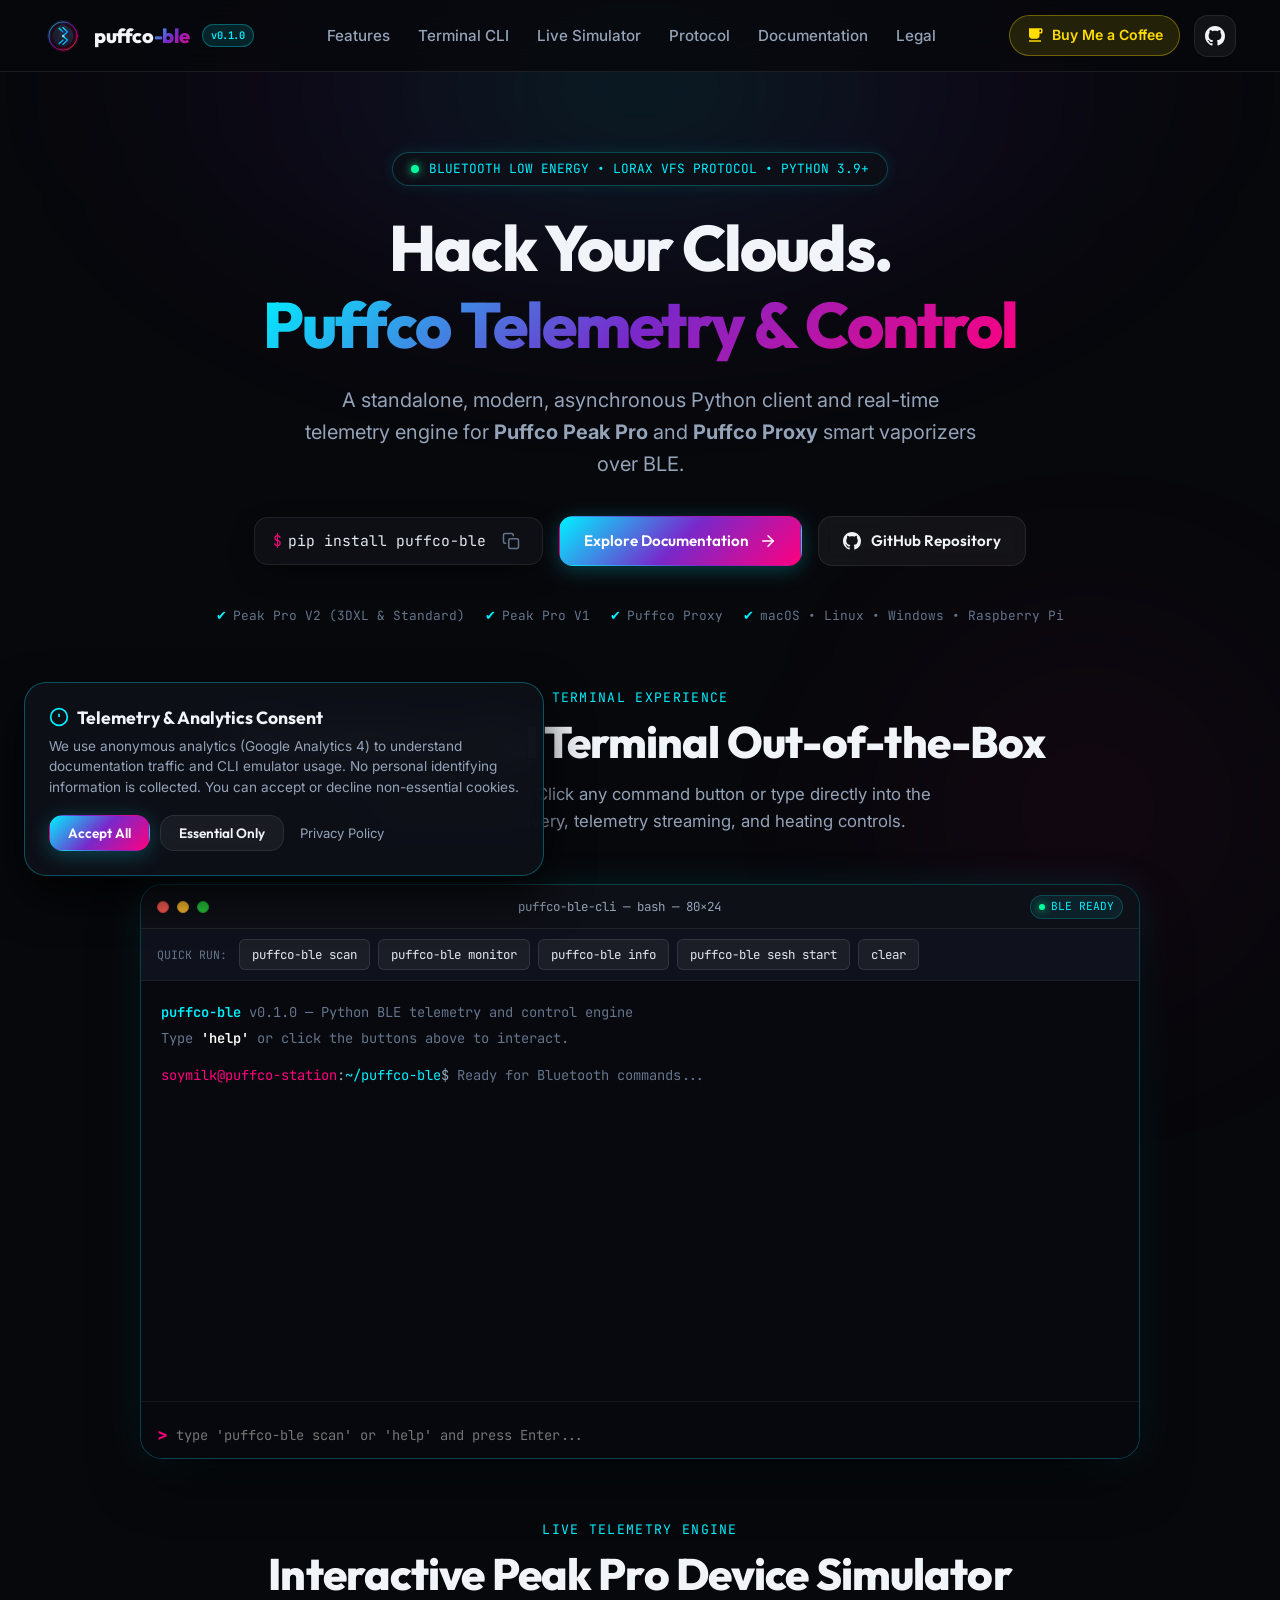
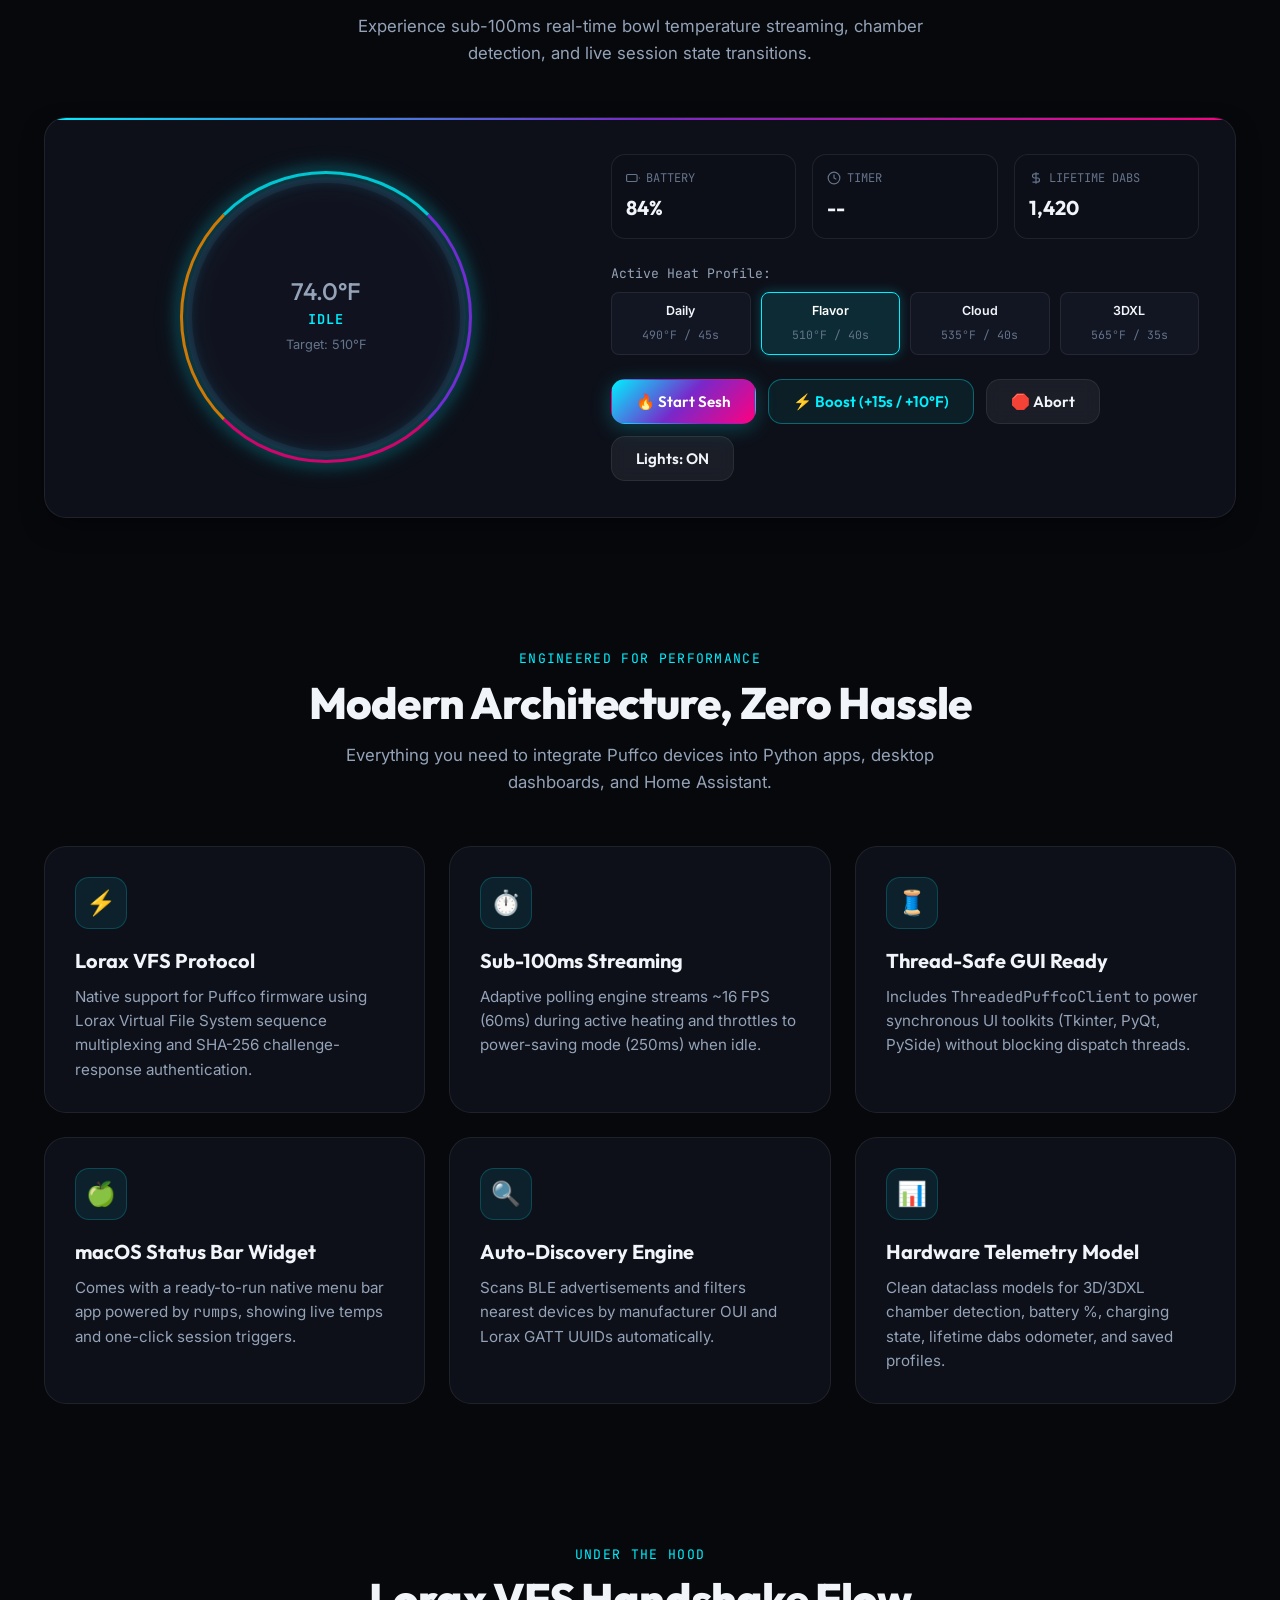
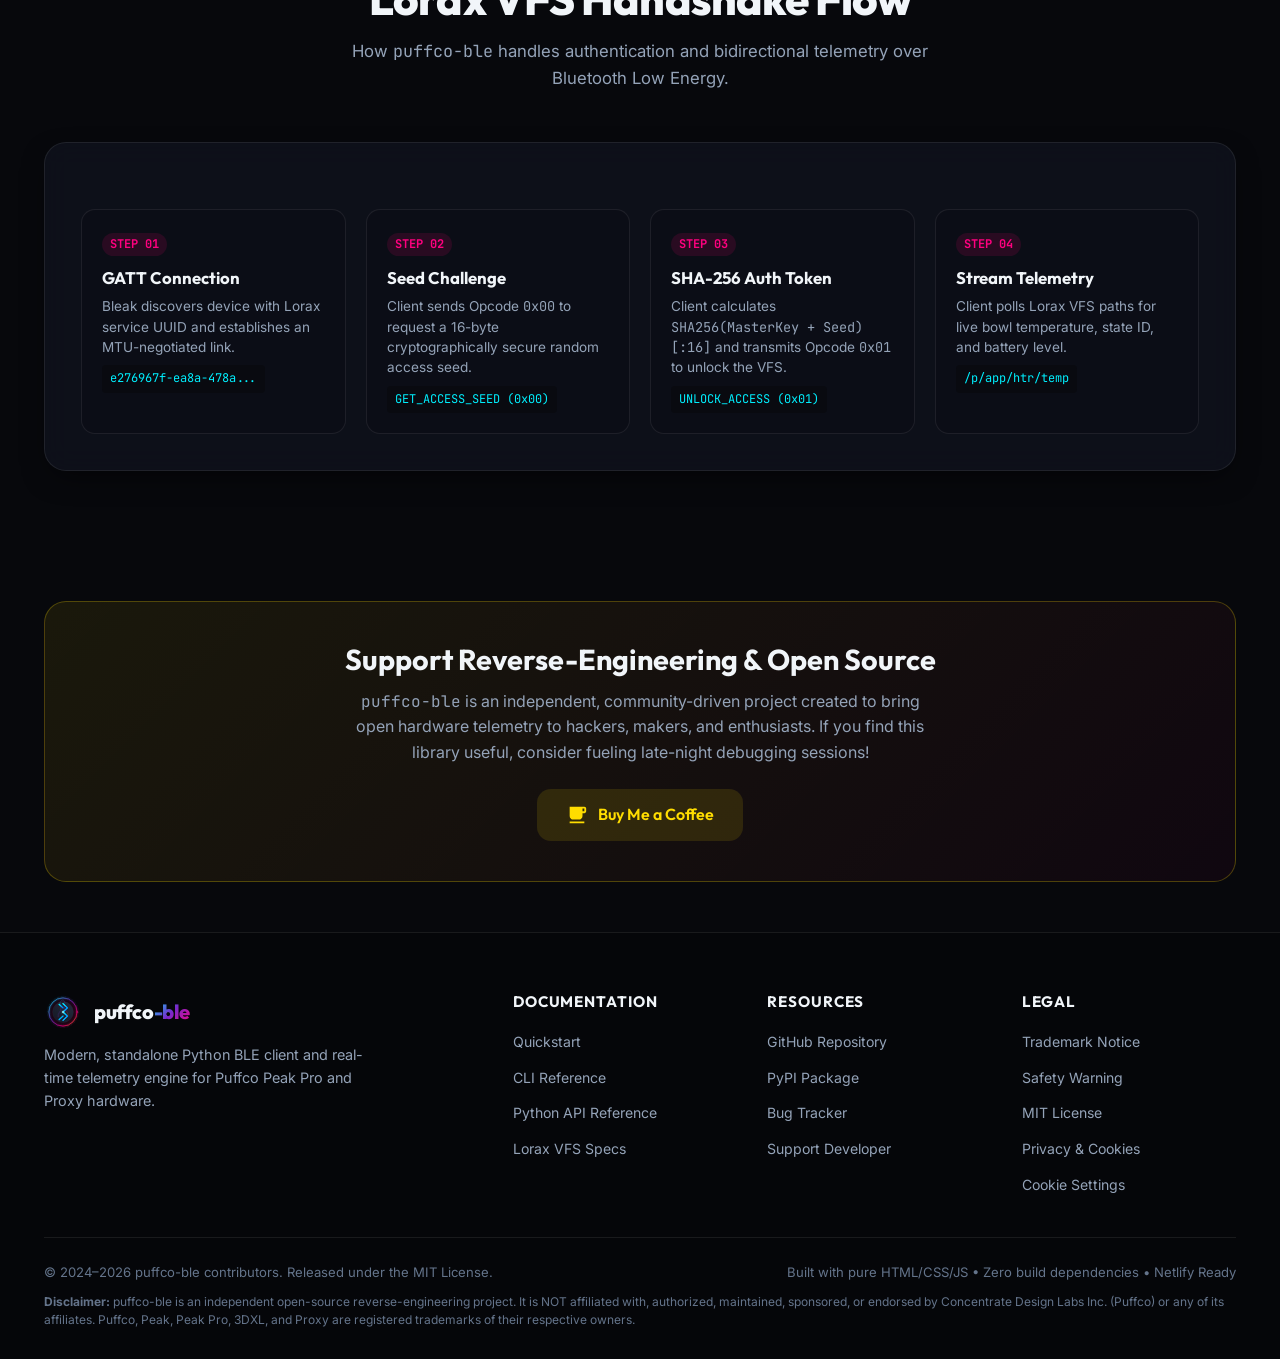
==== site/index.html @ 05cf6557 "feat: add self-contained static site and documentation for Netlify deployment" ====
<!DOCTYPE html>
<html lang="en">
<head>
  <meta charset="UTF-8">
  <meta name="viewport" content="width=device-width, initial-scale=1.0">
  <title>puffco-ble | Modern Python BLE & Telemetry Engine for Puffco Devices</title>
  <meta name="description" content="A standalone, modern, asynchronous Python BLE client and real-time telemetry engine for Puffco Peak Pro and Proxy smart vaporizers.">
  <meta name="keywords" content="puffco, peak pro, proxy, ble, bluetooth low energy, lorax vfs, reverse engineering, python, iot">

  <!-- Open Graph / Social Sharing -->
  <meta property="og:type" content="website">
  <meta property="og:title" content="puffco-ble | Modern Python BLE & Telemetry Engine">
  <meta property="og:description" content="Sub-100ms real-time bowl temperature streaming, full session controls, and Lorax VFS protocol implementation.">
  <meta property="og:image" content="assets/img/logo.svg">

  <!-- Favicon -->
  <link rel="icon" type="image/svg+xml" href="assets/img/favicon.svg">

  <!-- Stylesheets -->
  <link rel="stylesheet" href="assets/css/main.css">
  <link rel="stylesheet" href="assets/css/terminal.css">
</head>
<body>

  <!-- ========================================================================
       SITE HEADER / NAVIGATION
       ======================================================================== -->
  <header class="site-header">
    <div class="container nav-wrap">
      <a href="index.html" class="brand-logo" id="nav-brand">
        <img src="assets/img/logo.svg" alt="puffco-ble logo" width="38" height="38">
        <span>puffco<span class="gradient-text">-ble</span></span>
        <span class="brand-badge">v0.1.0</span>
      </a>

      <ul class="nav-links" id="main-nav-links">
        <li><a href="#features" class="nav-link">Features</a></li>
        <li><a href="#terminal-demo" class="nav-link">Terminal CLI</a></li>
        <li><a href="#simulator-demo" class="nav-link">Live Simulator</a></li>
        <li><a href="#protocol" class="nav-link">Protocol</a></li>
        <li><a href="docs.html" class="nav-link">Documentation</a></li>
        <li><a href="legal.html" class="nav-link">Legal</a></li>
      </ul>

      <div class="nav-actions">
        <!-- Buy Me A Coffee Header Button -->
        <a href="https://buymeacoffee.com/soymilk" target="_blank" rel="noopener noreferrer" class="btn-coffee" id="header-btn-coffee">
          <svg width="18" height="18" viewBox="0 0 24 24" fill="currentColor">
            <path d="M20 3H4v10c0 2.21 1.79 4 4 4h6c2.21 0 4-1.79 4-4v-3h2c1.1 0 2-.9 2-2V5c0-1.1-.9-2-2-2zm0 5h-2V5h2v3zM4 19h16v2H4z"/>
          </svg>
          <span>Buy Me a Coffee</span>
        </a>

        <!-- GitHub Repository Link -->
        <a href="https://github.com/SoyMilkIsOk/puffco-ble" target="_blank" rel="noopener noreferrer" class="btn btn-secondary btn-icon" id="header-btn-github" title="View on GitHub">
          <svg width="20" height="20" viewBox="0 0 24 24" fill="currentColor">
            <path d="M12 0C5.37 0 0 5.37 0 12c0 5.31 3.435 9.795 8.205 11.385.6.105.825-.255.825-.57 0-.285-.015-1.23-.015-2.235-3.015.555-3.795-.735-4.035-1.41-.135-.345-.72-1.41-1.23-1.695-.42-.225-1.02-.78-.015-.795.945-.015 1.62.87 1.845 1.23 1.08 1.815 2.805 1.305 3.495.99.105-.78.42-1.305.765-1.605-2.67-.3-5.46-1.335-5.46-5.925 0-1.305.465-2.385 1.23-3.225-.12-.3-.54-1.53.12-3.18 0 0 1.005-.315 3.3 1.23.96-.27 1.98-.405 3-.405s2.04.135 3 .405c2.295-1.56 3.3-1.23 3.3-1.23.66 1.65.24 2.88.12 3.18.765.84 1.23 1.905 1.23 3.225 0 4.605-2.805 5.625-5.475 5.925.435.375.81 1.095.81 2.22 0 1.605-.015 2.895-.015 3.3 0 .315.225.69.825.57A12.02 12.02 0 0024 12c0-6.63-5.37-12-12-12z"/>
          </svg>
        </a>

        <!-- Mobile Menu Hamburger -->
        <button class="mobile-toggle" aria-label="Toggle navigation menu" aria-expanded="false">
          <svg width="24" height="24" viewBox="0 0 24 24" fill="none" stroke="currentColor" stroke-width="2">
            <line x1="3" y1="12" x2="21" y2="12"></line>
            <line x1="3" y1="6" x2="21" y2="6"></line>
            <line x1="3" y1="18" x2="21" y2="18"></line>
          </svg>
        </button>
      </div>
    </div>
  </header>

  <!-- ========================================================================
       HERO SECTION
       ======================================================================== -->
  <main>
    <section class="hero" id="hero">
      <div class="container">
        <div class="hero-tag">
          <span class="pulse-dot"></span>
          <span>BLUETOOTH LOW ENERGY • LORAX VFS PROTOCOL • PYTHON 3.9+</span>
        </div>

        <h1 class="hero-title">
          Hack Your Clouds.<br>
          <span class="gradient-text">Puffco Telemetry &amp; Control</span>
        </h1>

        <p class="hero-subtitle">
          A standalone, modern, asynchronous Python client and real-time telemetry engine for 
          <strong>Puffco Peak Pro</strong> and <strong>Puffco Proxy</strong> smart vaporizers over BLE.
        </p>

        <!-- Quick Install Snippet -->
        <div class="hero-ctas">
          <div class="install-badge-box">
            <span class="install-cmd"><span class="prompt-symbol">$</span>pip install puffco-ble</span>
            <button class="btn-copy-install" data-copy="pip install puffco-ble" title="Copy pip command">
              <svg width="18" height="18" viewBox="0 0 24 24" fill="none" stroke="currentColor" stroke-width="2" stroke-linecap="round" stroke-linejoin="round">
                <rect x="9" y="9" width="13" height="13" rx="2" ry="2"></rect>
                <path d="M5 15H4a2 2 0 0 1-2-2V4a2 2 0 0 1 2-2h9a2 2 0 0 1 2 2v1"></path>
              </svg>
            </button>
          </div>

          <a href="docs.html" class="btn btn-primary" id="hero-btn-docs">
            <span>Explore Documentation</span>
            <svg width="18" height="18" viewBox="0 0 24 24" fill="none" stroke="currentColor" stroke-width="2" stroke-linecap="round" stroke-linejoin="round">
              <line x1="5" y1="12" x2="19" y2="12"></line>
              <polyline points="12 5 19 12 12 19"></polyline>
            </svg>
          </a>

          <a href="https://github.com/SoyMilkIsOk/puffco-ble" target="_blank" rel="noopener noreferrer" class="btn btn-secondary" id="hero-btn-github-cta">
            <svg width="18" height="18" viewBox="0 0 24 24" fill="currentColor">
              <path d="M12 0C5.37 0 0 5.37 0 12c0 5.31 3.435 9.795 8.205 11.385.6.105.825-.255.825-.57 0-.285-.015-1.23-.015-2.235-3.015.555-3.795-.735-4.035-1.41-.135-.345-.72-1.41-1.23-1.695-.42-.225-1.02-.78-.015-.795.945-.015 1.62.87 1.845 1.23 1.08 1.815 2.805 1.305 3.495.99.105-.78.42-1.305.765-1.605-2.67-.3-5.46-1.335-5.46-5.925 0-1.305.465-2.385 1.23-3.225-.12-.3-.54-1.53.12-3.18 0 0 1.005-.315 3.3 1.23.96-.27 1.98-.405 3-.405s2.04.135 3 .405c2.295-1.56 3.3-1.23 3.3-1.23.66 1.65.24 2.88.12 3.18.765.84 1.23 1.905 1.23 3.225 0 4.605-2.805 5.625-5.475 5.925.435.375.81 1.095.81 2.22 0 1.605-.015 2.895-.015 3.3 0 .315.225.69.825.57A12.02 12.02 0 0024 12c0-6.63-5.37-12-12-12z"/>
            </svg>
            <span>GitHub Repository</span>
          </a>
        </div>

        <!-- Hardware Compatibility Strip -->
        <div class="compat-strip">
          <div class="compat-item">
            <span>✔</span> Peak Pro V2 (3DXL &amp; Standard)
          </div>
          <div class="compat-item">
            <span>✔</span> Peak Pro V1
          </div>
          <div class="compat-item">
            <span>✔</span> Puffco Proxy
          </div>
          <div class="compat-item">
            <span>✔</span> macOS • Linux • Windows • Raspberry Pi
          </div>
        </div>
      </div>
    </section>

    <!-- ========================================================================
         INTERACTIVE CLI TERMINAL EMULATOR
         ======================================================================== -->
    <section class="container" id="terminal-demo">
      <div class="section-title-wrap">
        <span class="section-eyebrow">Terminal Experience</span>
        <h2 class="section-title">Standalone CLI Terminal Out-of-the-Box</h2>
        <p class="section-desc">
          Try the terminal below! Click any command button or type directly into the prompt to test discovery, telemetry streaming, and heating controls.
        </p>
      </div>

      <div class="terminal-wrapper">
        <div class="terminal-window">
          <!-- Terminal Title Bar -->
          <div class="terminal-header">
            <div class="terminal-controls">
              <span class="t-dot t-dot-red"></span>
              <span class="t-dot t-dot-yellow"></span>
              <span class="t-dot t-dot-green"></span>
            </div>
            <div class="terminal-title">
              <span>puffco-ble-cli — bash — 80×24</span>
            </div>
            <div class="terminal-status-badge">
              <span class="pulse-dot" style="width:6px; height:6px;"></span>
              <span>BLE READY</span>
            </div>
          </div>

          <!-- Quick Action Buttons Toolbar -->
          <div class="terminal-toolbar">
            <span class="toolbar-label">Quick Run:</span>
            <button class="btn-terminal-cmd" data-cmd="puffco-ble scan">puffco-ble scan</button>
            <button class="btn-terminal-cmd" data-cmd="puffco-ble monitor">puffco-ble monitor</button>
            <button class="btn-terminal-cmd" data-cmd="puffco-ble info">puffco-ble info</button>
            <button class="btn-terminal-cmd" data-cmd="puffco-ble sesh start">puffco-ble sesh start</button>
            <button class="btn-terminal-cmd" data-cmd="clear">clear</button>
          </div>

          <!-- Terminal Screen Body -->
          <div class="terminal-body" id="terminal-screen">
            <div class="term-line"><span class="term-cyan">puffco-ble</span> <span class="term-dim">v0.1.0 — Python BLE telemetry and control engine</span></div>
            <div class="term-line"><span class="term-dim">Type <span class="term-white">'help'</span> or click the buttons above to interact.</span></div>
            <div class="term-line prompt-line">
              <span class="prompt-host">soymilk@puffco-station</span>:<span class="prompt-path">~/puffco-ble</span>$ <span class="term-dim">Ready for Bluetooth commands...</span>
            </div>
          </div>

          <!-- Interactive Input Line -->
          <div class="terminal-toolbar" style="border-top: 1px solid rgba(255,255,255,0.06); border-bottom: none; background: #07080d;">
            <div class="terminal-input-row" style="width: 100%;">
              <span class="terminal-prompt-label">&gt;</span>
              <input type="text" class="terminal-input" id="terminal-cli-input" placeholder="type 'puffco-ble scan' or 'help' and press Enter..." autocomplete="off" spellcheck="false">
            </div>
          </div>
        </div>
      </div>
    </section>

    <!-- ========================================================================
         INTERACTIVE DEVICE SIMULATOR & TELEMETRY
         ======================================================================== -->
    <section class="container" id="simulator-demo">
      <div class="section-title-wrap">
        <span class="section-eyebrow">Live Telemetry Engine</span>
        <h2 class="section-title">Interactive Peak Pro Device Simulator</h2>
        <p class="section-desc">
          Experience sub-100ms real-time bowl temperature streaming, chamber detection, and live session state transitions.
        </p>
      </div>

      <div class="simulator-card">
        <div class="simulator-grid">
          <!-- Dial Gauge -->
          <div class="dial-container">
            <div class="device-dial" id="device-dial">
              <div class="mood-ring"></div>
              <div class="dial-temp">
                <span id="dial-temp-value">74.0</span>
                <span>°F</span>
              </div>
              <div class="dial-state" id="dial-state-text">IDLE</div>
              <div class="dial-target">Target: <span id="dial-target-value">510°F</span></div>
            </div>
          </div>

          <!-- Controls & Telemetry Data -->
          <div class="telemetry-controls-box">
            <!-- Stat Chips -->
            <div class="telemetry-stat-row">
              <div class="stat-chip">
                <div class="stat-label">
                  <svg width="14" height="14" viewBox="0 0 24 24" fill="none" stroke="currentColor" stroke-width="2"><rect x="1" y="6" width="18" height="12" rx="2"/><path d="M23 13v-2"/></svg>
                  Battery
                </div>
                <div class="stat-value" id="dial-battery-value">84%</div>
              </div>

              <div class="stat-chip">
                <div class="stat-label">
                  <svg width="14" height="14" viewBox="0 0 24 24" fill="none" stroke="currentColor" stroke-width="2"><circle cx="12" cy="12" r="10"/><path d="M12 6v6l4 2"/></svg>
                  Timer
                </div>
                <div class="stat-value" id="dial-time-value">--</div>
              </div>

              <div class="stat-chip">
                <div class="stat-label">
                  <svg width="14" height="14" viewBox="0 0 24 24" fill="none" stroke="currentColor" stroke-width="2"><path d="M12 2v20M17 5H9.5a3.5 3.5 0 0 0 0 7h5a3.5 3.5 0 0 1 0 7H6"/></svg>
                  Lifetime Dabs
                </div>
                <div class="stat-value" id="dial-dabs-value">1,420</div>
              </div>
            </div>

            <!-- Profile Selector -->
            <div class="profiles-selector">
              <span class="profiles-label">Active Heat Profile:</span>
              <div class="profiles-pills">
                <div class="profile-pill" data-slot="0">
                  <span class="profile-name">Daily</span>
                  <span class="profile-temp">490°F / 45s</span>
                </div>
                <div class="profile-pill active" data-slot="1">
                  <span class="profile-name">Flavor</span>
                  <span class="profile-temp">510°F / 40s</span>
                </div>
                <div class="profile-pill" data-slot="2">
                  <span class="profile-name">Cloud</span>
                  <span class="profile-temp">535°F / 40s</span>
                </div>
                <div class="profile-pill" data-slot="3">
                  <span class="profile-name">3DXL</span>
                  <span class="profile-temp">565°F / 35s</span>
                </div>
              </div>
            </div>

            <!-- Action Buttons -->
            <div class="action-buttons-wrap">
              <button class="btn btn-primary" id="sim-btn-start">
                <span>🔥 Start Sesh</span>
              </button>

              <button class="btn btn-outline-cyan" id="sim-btn-boost" disabled>
                <span>⚡ Boost (+15s / +10°F)</span>
              </button>

              <button class="btn btn-secondary" id="sim-btn-stop">
                <span>🛑 Abort</span>
              </button>

              <button class="btn btn-secondary" id="sim-btn-stealth">
                <span>Lights: ON</span>
              </button>
            </div>
          </div>
        </div>
      </div>
    </section>

    <!-- ========================================================================
         KEY FEATURES GRID
         ======================================================================== -->
    <section class="features-section" id="features">
      <div class="container">
        <div class="section-title-wrap">
          <span class="section-eyebrow">Engineered for Performance</span>
          <h2 class="section-title">Modern Architecture, Zero Hassle</h2>
          <p class="section-desc">
            Everything you need to integrate Puffco devices into Python apps, desktop dashboards, and Home Assistant.
          </p>
        </div>

        <div class="features-grid">
          <!-- Feature 1 -->
          <div class="feature-card">
            <div class="feature-icon-box">⚡</div>
            <h3 class="feature-title">Lorax VFS Protocol</h3>
            <p class="feature-desc">
              Native support for Puffco firmware using Lorax Virtual File System sequence multiplexing and SHA-256 challenge-response authentication.
            </p>
          </div>

          <!-- Feature 2 -->
          <div class="feature-card">
            <div class="feature-icon-box">⏱️</div>
            <h3 class="feature-title">Sub-100ms Streaming</h3>
            <p class="feature-desc">
              Adaptive polling engine streams ~16 FPS (60ms) during active heating and throttles to power-saving mode (250ms) when idle.
            </p>
          </div>

          <!-- Feature 3 -->
          <div class="feature-card">
            <div class="feature-icon-box">🧵</div>
            <h3 class="feature-title">Thread-Safe GUI Ready</h3>
            <p class="feature-desc">
              Includes <code>ThreadedPuffcoClient</code> to power synchronous UI toolkits (Tkinter, PyQt, PySide) without blocking dispatch threads.
            </p>
          </div>

          <!-- Feature 4 -->
          <div class="feature-card">
            <div class="feature-icon-box">🍏</div>
            <h3 class="feature-title">macOS Status Bar Widget</h3>
            <p class="feature-desc">
              Comes with a ready-to-run native menu bar app powered by <code>rumps</code>, showing live temps and one-click session triggers.
            </p>
          </div>

          <!-- Feature 5 -->
          <div class="feature-card">
            <div class="feature-icon-box">🔍</div>
            <h3 class="feature-title">Auto-Discovery Engine</h3>
            <p class="feature-desc">
              Scans BLE advertisements and filters nearest devices by manufacturer OUI and Lorax GATT UUIDs automatically.
            </p>
          </div>

          <!-- Feature 6 -->
          <div class="feature-card">
            <div class="feature-icon-box">📊</div>
            <h3 class="feature-title">Hardware Telemetry Model</h3>
            <p class="feature-desc">
              Clean dataclass models for 3D/3DXL chamber detection, battery %, charging state, lifetime dabs odometer, and saved profiles.
            </p>
          </div>
        </div>
      </div>
    </section>

    <!-- ========================================================================
         REVERSE-ENGINEERED PROTOCOL SECTION
         ======================================================================== -->
    <section class="protocol-section" id="protocol">
      <div class="container">
        <div class="section-title-wrap">
          <span class="section-eyebrow">Under The Hood</span>
          <h2 class="section-title">Lorax VFS Handshake Flow</h2>
          <p class="section-desc">
            How <code>puffco-ble</code> handles authentication and bidirectional telemetry over Bluetooth Low Energy.
          </p>
        </div>

        <div class="protocol-card">
          <div class="protocol-steps-grid">
            <div class="step-card">
              <span class="step-number">STEP 01</span>
              <h4 class="step-name">GATT Connection</h4>
              <p class="step-detail">Bleak discovers device with Lorax service UUID and establishes an MTU-negotiated link.</p>
              <span class="step-code">e276967f-ea8a-478a...</span>
            </div>

            <div class="step-card">
              <span class="step-number">STEP 02</span>
              <h4 class="step-name">Seed Challenge</h4>
              <p class="step-detail">Client sends Opcode <code>0x00</code> to request a 16-byte cryptographically secure random access seed.</p>
              <span class="step-code">GET_ACCESS_SEED (0x00)</span>
            </div>

            <div class="step-card">
              <span class="step-number">STEP 03</span>
              <h4 class="step-name">SHA-256 Auth Token</h4>
              <p class="step-detail">Client calculates <code>SHA256(MasterKey + Seed)[:16]</code> and transmits Opcode <code>0x01</code> to unlock the VFS.</p>
              <span class="step-code">UNLOCK_ACCESS (0x01)</span>
            </div>

            <div class="step-card">
              <span class="step-number">STEP 04</span>
              <h4 class="step-name">Stream Telemetry</h4>
              <p class="step-detail">Client polls Lorax VFS paths for live bowl temperature, state ID, and battery level.</p>
              <span class="step-code">/p/app/htr/temp</span>
            </div>
          </div>
        </div>
      </div>
    </section>

    <!-- ========================================================================
         SPONSOR / BUY ME A COFFEE BANNER
         ======================================================================== -->
    <section class="container">
      <div class="sponsor-banner">
        <h3 class="sponsor-title">Support Reverse-Engineering &amp; Open Source</h3>
        <p class="sponsor-desc">
          <code>puffco-ble</code> is an independent, community-driven project created to bring open hardware telemetry to hackers, makers, and enthusiasts. If you find this library useful, consider fueling late-night debugging sessions!
        </p>
        <a href="https://buymeacoffee.com/soymilk" target="_blank" rel="noopener noreferrer" class="btn btn-coffee" style="font-size: 1rem; padding: 12px 28px;" id="banner-btn-coffee">
          <svg width="22" height="22" viewBox="0 0 24 24" fill="currentColor">
            <path d="M20 3H4v10c0 2.21 1.79 4 4 4h6c2.21 0 4-1.79 4-4v-3h2c1.1 0 2-.9 2-2V5c0-1.1-.9-2-2-2zm0 5h-2V5h2v3zM4 19h16v2H4z"/>
          </svg>
          <span>Buy Me a Coffee</span>
        </a>
      </div>
    </section>
  </main>

  <!-- ========================================================================
       SITE FOOTER
       ======================================================================== -->
  <footer class="site-footer">
    <div class="container">
      <div class="footer-grid">
        <!-- Col 1: Brand -->
        <div class="footer-brand">
          <a href="index.html" class="brand-logo">
            <img src="assets/img/logo.svg" alt="puffco-ble logo" width="30" height="30">
            <span>puffco<span class="gradient-text">-ble</span></span>
          </a>
          <p>
            Modern, standalone Python BLE client and real-time telemetry engine for Puffco Peak Pro and Proxy hardware.
          </p>
        </div>

        <!-- Col 2: Documentation -->
        <div>
          <h4 class="footer-col-title">Documentation</h4>
          <ul class="footer-links">
            <li><a href="docs.html#quickstart" class="footer-link">Quickstart</a></li>
            <li><a href="docs.html#cli-guide" class="footer-link">CLI Reference</a></li>
            <li><a href="docs.html#python-api" class="footer-link">Python API Reference</a></li>
            <li><a href="docs.html#protocol-spec" class="footer-link">Lorax VFS Specs</a></li>
          </ul>
        </div>

        <!-- Col 3: Resources -->
        <div>
          <h4 class="footer-col-title">Resources</h4>
          <ul class="footer-links">
            <li><a href="https://github.com/SoyMilkIsOk/puffco-ble" target="_blank" rel="noopener noreferrer" class="footer-link">GitHub Repository</a></li>
            <li><a href="https://pypi.org/project/puffco-ble/" target="_blank" rel="noopener noreferrer" class="footer-link">PyPI Package</a></li>
            <li><a href="https://github.com/SoyMilkIsOk/puffco-ble/issues" target="_blank" rel="noopener noreferrer" class="footer-link">Bug Tracker</a></li>
            <li><a href="https://buymeacoffee.com/soymilk" target="_blank" rel="noopener noreferrer" class="footer-link">Support Developer</a></li>
          </ul>
        </div>

        <!-- Col 4: Legal & Privacy -->
        <div>
          <h4 class="footer-col-title">Legal</h4>
          <ul class="footer-links">
            <li><a href="legal.html#disclaimer" class="footer-link">Trademark Notice</a></li>
            <li><a href="legal.html#safety" class="footer-link">Safety Warning</a></li>
            <li><a href="legal.html#license" class="footer-link">MIT License</a></li>
            <li><a href="legal.html#privacy" class="footer-link">Privacy &amp; Cookies</a></li>
            <li><a href="#" class="footer-link trigger-cookie-settings">Cookie Settings</a></li>
          </ul>
        </div>
      </div>

      <!-- Legal Disclaimer Bottom -->
      <div class="footer-bottom">
        <div>
          &copy; 2024–2026 puffco-ble contributors. Released under the MIT License.
        </div>
        <div>
          Built with pure HTML/CSS/JS • Zero build dependencies • Netlify Ready
        </div>
      </div>
      <p class="disclaimer-text">
        <strong>Disclaimer:</strong> puffco-ble is an independent open-source reverse-engineering project. It is NOT affiliated with, authorized, maintained, sponsored, or endorsed by Concentrate Design Labs Inc. (Puffco) or any of its affiliates. Puffco, Peak, Peak Pro, 3DXL, and Proxy are registered trademarks of their respective owners.
      </p>
    </div>
  </footer>

  <!-- ========================================================================
       COOKIE CONSENT MODAL / BANNER (GA4 READY)
       ======================================================================== -->
  <div class="cookie-banner" id="cookie-banner" role="dialog" aria-labelledby="cookie-title">
    <h3 class="cookie-title" id="cookie-title">
      <svg width="20" height="20" viewBox="0 0 24 24" fill="none" stroke="var(--neon-cyan)" stroke-width="2"><circle cx="12" cy="12" r="10"/><path d="M12 8v4"/><path d="M12 16h.01"/></svg>
      Telemetry &amp; Analytics Consent
    </h3>
    <p class="cookie-desc">
      We use anonymous analytics (Google Analytics 4) to understand documentation traffic and CLI emulator usage. No personal identifying information is collected. You can accept or decline non-essential cookies.
    </p>
    <div class="cookie-actions">
      <button class="btn btn-primary" id="btn-cookie-accept" style="padding: 8px 18px; font-size: 0.85rem;">
        Accept All
      </button>
      <button class="btn btn-secondary" id="btn-cookie-decline" style="padding: 8px 18px; font-size: 0.85rem;">
        Essential Only
      </button>
      <a href="legal.html#privacy" class="footer-link" style="font-size: 0.82rem; margin-left: 6px;">Privacy Policy</a>
    </div>
  </div>

  <!-- Scripts -->
  <script src="assets/js/analytics.js"></script>
  <script src="assets/js/app.js"></script>
</body>
</html>
---- site/assets/css/main.css ----
/* ==========================================================================
   PUFFCO-BLE DESIGN SYSTEM (main.css)
   Sleek Cyber-Puffco Dark Mode • Glassmorphism • RGB Mood Ring Accents
   ========================================================================== */

@import url('https://fonts.googleapis.com/css2?family=JetBrains+Mono:ital,wght@0,300;0,400;0,500;0,700;1,400&family=Outfit:wght@300;400;500;600;700;800;900&family=Inter:wght@300;400;500;600;700&display=swap');

:root {
  /* Core Color Palette */
  --bg-core: #07080c;
  --bg-surface: #0e1017;
  --bg-card: rgba(17, 20, 31, 0.72);
  --bg-card-hover: rgba(23, 27, 43, 0.88);
  --bg-input: rgba(11, 13, 20, 0.85);

  /* Neon Mood Light Accents */
  --neon-cyan: #00f0ff;
  --neon-pink: #ff007f;
  --neon-purple: #8b31ff;
  --neon-amber: #ff9100;
  --neon-green: #00ff9d;
  --neon-red: #ff3366;

  /* Gradients */
  --gradient-peak: linear-gradient(135deg, #00f0ff 0%, #7928ca 50%, #ff007f 100%);
  --gradient-heat: linear-gradient(135deg, #ff9100 0%, #ff007f 100%);
  --gradient-glow: radial-gradient(circle, rgba(0, 240, 255, 0.15) 0%, rgba(255, 0, 127, 0.05) 50%, transparent 75%);
  --gradient-border: linear-gradient(135deg, rgba(0, 240, 255, 0.4), rgba(255, 0, 127, 0.3), rgba(255, 255, 255, 0.05));

  /* Typography */
  --font-heading: 'Outfit', -apple-system, BlinkMacSystemFont, sans-serif;
  --font-body: 'Inter', -apple-system, BlinkMacSystemFont, sans-serif;
  --font-mono: 'JetBrains Mono', monospace;

  /* Text Colors */
  --text-primary: #f1f5f9;
  --text-secondary: #94a3b8;
  --text-muted: #64748b;
  --text-accent: #38bdf8;

  /* Borders & Shadows */
  --border-subtle: rgba(255, 255, 255, 0.08);
  --border-glow: rgba(0, 240, 255, 0.3);
  --shadow-card: 0 10px 30px -10px rgba(0, 0, 0, 0.7);
  --shadow-neon: 0 0 25px rgba(0, 240, 255, 0.25);
  --shadow-heat: 0 0 30px rgba(255, 145, 0, 0.3);

  /* Layout */
  --container-max: 1240px;
  --nav-height: 72px;
  --radius-sm: 8px;
  --radius-md: 14px;
  --radius-lg: 22px;
  --radius-pill: 9999px;

  /* Transitions */
  --transition-fast: 0.15s cubic-bezier(0.4, 0, 0.2, 1);
  --transition-normal: 0.28s cubic-bezier(0.4, 0, 0.2, 1);
  --transition-bounce: 0.45s cubic-bezier(0.175, 0.885, 0.32, 1.275);
}

/* Base Resets */
*, *::before, *::after {
  box-sizing: border-box;
  margin: 0;
  padding: 0;
}

html {
  scroll-behavior: smooth;
  font-size: 16px;
  background-color: var(--bg-core);
  color: var(--text-primary);
  text-rendering: optimizeLegibility;
  -webkit-font-smoothing: antialiased;
}

body {
  font-family: var(--font-body);
  line-height: 1.6;
  background: var(--bg-core);
  min-height: 100vh;
  position: relative;
  overflow-x: hidden;
}

/* Background Ambient Lighting Effect */
body::before {
  content: '';
  position: fixed;
  top: -20vh;
  left: 50%;
  transform: translateX(-50%);
  width: 90vw;
  height: 60vh;
  background: radial-gradient(ellipse at center, rgba(0, 240, 255, 0.12) 0%, rgba(121, 40, 202, 0.08) 40%, transparent 70%);
  filter: blur(80px);
  pointer-events: none;
  z-index: 0;
}

body::after {
  content: '';
  position: fixed;
  bottom: -15vh;
  right: -10vw;
  width: 50vw;
  height: 50vh;
  background: radial-gradient(circle, rgba(255, 0, 127, 0.08) 0%, transparent 65%);
  filter: blur(100px);
  pointer-events: none;
  z-index: 0;
}

/* Global Container */
.container {
  max-width: var(--container-max);
  margin: 0 auto;
  padding: 0 24px;
  position: relative;
  z-index: 1;
}

/* Typography Utility */
h1, h2, h3, h4, h5, h6 {
  font-family: var(--font-heading);
  color: var(--text-primary);
  font-weight: 700;
  line-height: 1.2;
}

a {
  color: inherit;
  text-decoration: none;
  transition: color var(--transition-fast);
}

code, pre {
  font-family: var(--font-mono);
}

/* Glowing text gradients */
.gradient-text {
  background: var(--gradient-peak);
  -webkit-background-clip: text;
  -webkit-text-fill-color: transparent;
  display: inline-block;
}

.gradient-heat-text {
  background: var(--gradient-heat);
  -webkit-background-clip: text;
  -webkit-text-fill-color: transparent;
  display: inline-block;
}

/* ==========================================================================
   NAVIGATION BAR
   ========================================================================== */
.site-header {
  position: sticky;
  top: 0;
  width: 100%;
  height: var(--nav-height);
  background: rgba(7, 8, 12, 0.8);
  backdrop-filter: blur(18px);
  -webkit-backdrop-filter: blur(18px);
  border-bottom: 1px solid var(--border-subtle);
  z-index: 100;
  transition: background var(--transition-normal);
}

.nav-wrap {
  display: flex;
  align-items: center;
  justify-content: space-between;
  height: 100%;
}

.brand-logo {
  display: flex;
  align-items: center;
  gap: 12px;
  font-family: var(--font-heading);
  font-weight: 800;
  font-size: 1.25rem;
  letter-spacing: -0.02em;
}

.brand-logo svg, .brand-logo img {
  width: 38px;
  height: 38px;
  transition: transform var(--transition-bounce);
}

.brand-logo:hover svg {
  transform: rotate(15deg) scale(1.08);
}

.brand-badge {
  font-size: 0.65rem;
  font-family: var(--font-mono);
  background: rgba(0, 240, 255, 0.12);
  color: var(--neon-cyan);
  border: 1px solid rgba(0, 240, 255, 0.3);
  padding: 2px 8px;
  border-radius: var(--radius-pill);
  font-weight: 600;
}

.nav-links {
  display: flex;
  align-items: center;
  gap: 28px;
  list-style: none;
}

.nav-link {
  font-size: 0.95rem;
  font-weight: 500;
  color: var(--text-secondary);
  position: relative;
  padding: 6px 0;
  transition: color var(--transition-fast);
}

.nav-link:hover, .nav-link.active {
  color: var(--text-primary);
}

.nav-link::after {
  content: '';
  position: absolute;
  bottom: 0;
  left: 0;
  width: 0;
  height: 2px;
  background: var(--neon-cyan);
  transition: width var(--transition-fast);
  border-radius: var(--radius-pill);
}

.nav-link:hover::after, .nav-link.active::after {
  width: 100%;
}

.nav-actions {
  display: flex;
  align-items: center;
  gap: 14px;
}

/* Buy Me A Coffee Button */
.btn-coffee {
  display: inline-flex;
  align-items: center;
  gap: 8px;
  padding: 8px 16px;
  background: rgba(255, 221, 0, 0.12);
  color: #ffdd00;
  border: 1px solid rgba(255, 221, 0, 0.35);
  border-radius: var(--radius-pill);
  font-size: 0.88rem;
  font-weight: 600;
  transition: all var(--transition-normal);
  cursor: pointer;
}

.btn-coffee:hover {
  background: #ffdd00;
  color: #0c0d14;
  box-shadow: 0 0 20px rgba(255, 221, 0, 0.4);
  transform: translateY(-2px);
}

/* Mobile Nav Toggle */
.mobile-toggle {
  display: none;
  background: transparent;
  border: none;
  color: var(--text-primary);
  font-size: 1.5rem;
  cursor: pointer;
}

/* ==========================================================================
   BUTTONS & MICRO-INTERACTIONS
   ========================================================================== */
.btn {
  display: inline-flex;
  align-items: center;
  justify-content: center;
  gap: 10px;
  padding: 12px 24px;
  font-family: var(--font-heading);
  font-size: 0.95rem;
  font-weight: 600;
  border-radius: var(--radius-md);
  border: 1px solid transparent;
  cursor: pointer;
  transition: all var(--transition-normal);
  text-align: center;
  text-decoration: none;
  white-space: nowrap;
}

.btn-primary {
  background: var(--gradient-peak);
  color: #ffffff;
  box-shadow: 0 4px 20px rgba(0, 240, 255, 0.25);
}

.btn-primary:hover {
  transform: translateY(-2px);
  box-shadow: 0 6px 28px rgba(0, 240, 255, 0.45);
}

.btn-secondary {
  background: rgba(255, 255, 255, 0.05);
  color: var(--text-primary);
  border-color: var(--border-subtle);
  backdrop-filter: blur(8px);
}

.btn-secondary:hover {
  background: rgba(255, 255, 255, 0.1);
  border-color: var(--border-glow);
  transform: translateY(-2px);
}

.btn-outline-cyan {
  background: rgba(0, 240, 255, 0.06);
  color: var(--neon-cyan);
  border-color: rgba(0, 240, 255, 0.35);
}

.btn-outline-cyan:hover {
  background: var(--neon-cyan);
  color: #07080c;
  box-shadow: 0 0 20px rgba(0, 240, 255, 0.4);
  transform: translateY(-2px);
}

.btn-icon {
  width: 42px;
  height: 42px;
  padding: 0;
  border-radius: var(--radius-md);
  display: inline-flex;
  align-items: center;
  justify-content: center;
}

/* ==========================================================================
   HERO SECTION
   ========================================================================== */
.hero {
  padding: 80px 0 60px;
  position: relative;
  text-align: center;
}

.hero-tag {
  display: inline-flex;
  align-items: center;
  gap: 10px;
  padding: 6px 18px;
  background: rgba(14, 16, 23, 0.85);
  border: 1px solid rgba(0, 240, 255, 0.25);
  border-radius: var(--radius-pill);
  font-family: var(--font-mono);
  font-size: 0.8rem;
  color: var(--neon-cyan);
  margin-bottom: 24px;
  box-shadow: 0 0 15px rgba(0, 240, 255, 0.1);
}

.pulse-dot {
  width: 8px;
  height: 8px;
  background: var(--neon-green);
  border-radius: 50%;
  box-shadow: 0 0 10px var(--neon-green);
  animation: pulseAnim 2s infinite;
}

@keyframes pulseAnim {
  0% { transform: scale(0.95); box-shadow: 0 0 0 0 rgba(0, 255, 157, 0.7); }
  70% { transform: scale(1.1); box-shadow: 0 0 0 8px rgba(0, 255, 157, 0); }
  100% { transform: scale(0.95); box-shadow: 0 0 0 0 rgba(0, 255, 157, 0); }
}

.hero-title {
  font-size: clamp(2.5rem, 5vw, 4.2rem);
  font-weight: 800;
  letter-spacing: -0.03em;
  margin-bottom: 20px;
  max-width: 900px;
  margin-left: auto;
  margin-right: auto;
}

.hero-subtitle {
  font-size: clamp(1.05rem, 2vw, 1.25rem);
  color: var(--text-secondary);
  max-width: 680px;
  margin: 0 auto 36px;
  font-weight: 400;
}

.hero-ctas {
  display: flex;
  align-items: center;
  justify-content: center;
  gap: 16px;
  flex-wrap: wrap;
  margin-bottom: 40px;
}

/* Quick Install Box */
.install-badge-box {
  display: inline-flex;
  align-items: center;
  gap: 12px;
  background: rgba(14, 16, 23, 0.95);
  border: 1px solid var(--border-subtle);
  border-radius: var(--radius-md);
  padding: 10px 18px;
  box-shadow: var(--shadow-card);
  transition: border-color var(--transition-fast);
}

.install-badge-box:hover {
  border-color: rgba(0, 240, 255, 0.4);
}

.install-cmd {
  font-family: var(--font-mono);
  font-size: 0.92rem;
  color: #e2e8f0;
}

.install-cmd .prompt-symbol {
  color: var(--neon-pink);
  margin-right: 6px;
  user-select: none;
}

.btn-copy-install {
  background: transparent;
  border: none;
  color: var(--text-muted);
  cursor: pointer;
  display: flex;
  align-items: center;
  padding: 4px;
  border-radius: var(--radius-sm);
  transition: all var(--transition-fast);
}

.btn-copy-install:hover {
  color: var(--neon-cyan);
  background: rgba(0, 240, 255, 0.1);
}

/* Hardware compatibility badges */
.compat-strip {
  display: flex;
  align-items: center;
  justify-content: center;
  gap: 20px;
  margin-top: 24px;
  flex-wrap: wrap;
}

.compat-item {
  font-size: 0.8rem;
  font-family: var(--font-mono);
  color: var(--text-muted);
  display: flex;
  align-items: center;
  gap: 6px;
}

.compat-item span {
  color: var(--neon-cyan);
}

/* ==========================================================================
   INTERACTIVE SIMULATOR SECTION
   ========================================================================== */
.section-title-wrap {
  text-align: center;
  margin-bottom: 50px;
}

.section-eyebrow {
  font-family: var(--font-mono);
  font-size: 0.82rem;
  color: var(--neon-cyan);
  text-transform: uppercase;
  letter-spacing: 0.1em;
  margin-bottom: 8px;
  display: block;
}

.section-title {
  font-size: clamp(2rem, 3.5vw, 2.75rem);
  font-weight: 800;
  letter-spacing: -0.02em;
}

.section-desc {
  color: var(--text-secondary);
  font-size: 1.05rem;
  max-width: 620px;
  margin: 12px auto 0;
}

/* Interactive Device Grid (Peak Pro Simulator) */
.simulator-card {
  background: var(--bg-card);
  border: 1px solid var(--border-subtle);
  border-radius: var(--radius-lg);
  padding: 36px;
  backdrop-filter: blur(16px);
  -webkit-backdrop-filter: blur(16px);
  box-shadow: var(--shadow-card);
  position: relative;
  overflow: hidden;
  margin-bottom: 70px;
}

.simulator-card::before {
  content: '';
  position: absolute;
  top: 0;
  left: 0;
  right: 0;
  height: 2px;
  background: var(--gradient-peak);
}

.simulator-grid {
  display: grid;
  grid-template-columns: 1fr 1.2fr;
  gap: 40px;
  align-items: center;
}

/* Chamber Dial Visualizer */
.dial-container {
  display: flex;
  flex-direction: column;
  align-items: center;
  justify-content: center;
  position: relative;
}

.device-dial {
  width: 280px;
  height: 280px;
  border-radius: 50%;
  background: radial-gradient(circle, #10131f 60%, #171b2e 100%);
  border: 6px solid #1a2033;
  position: relative;
  display: flex;
  flex-direction: column;
  align-items: center;
  justify-content: center;
  box-shadow: 0 0 35px rgba(0, 240, 255, 0.15);
  transition: border-color var(--transition-normal), box-shadow var(--transition-normal);
}

/* Mood Light Ring Around the Bowl */
.mood-ring {
  position: absolute;
  inset: -12px;
  border-radius: 50%;
  border: 3px solid transparent;
  border-top-color: var(--neon-cyan);
  border-right-color: var(--neon-purple);
  border-bottom-color: var(--neon-pink);
  border-left-color: var(--neon-amber);
  animation: moodSpin 12s linear infinite;
  opacity: 0.8;
  filter: drop-shadow(0 0 8px var(--neon-cyan));
}

@keyframes moodSpin {
  100% { transform: rotate(360deg); }
}

/* Heating State Classes for Dial */
.device-dial.heating {
  border-color: var(--neon-amber);
  box-shadow: 0 0 45px rgba(255, 145, 0, 0.4);
}
.device-dial.heating .mood-ring {
  border-top-color: #ff9100;
  border-right-color: #ff3366;
  border-bottom-color: #ff9100;
  border-left-color: #ff007f;
  animation-duration: 3s;
  filter: drop-shadow(0 0 16px rgba(255, 145, 0, 0.6));
}

.device-dial.active-sesh {
  border-color: var(--neon-pink);
  box-shadow: 0 0 55px rgba(255, 0, 127, 0.5);
}
.device-dial.active-sesh .mood-ring {
  animation-duration: 1.5s;
  filter: drop-shadow(0 0 20px rgba(255, 0, 127, 0.8));
}

.device-dial.stealth {
  box-shadow: none !important;
}
.device-dial.stealth .mood-ring {
  opacity: 0 !important;
}

.dial-temp {
  font-family: var(--font-heading);
  font-size: 3.5rem;
  font-weight: 800;
  line-height: 1;
  color: #ffffff;
  display: flex;
  align-items: baseline;
}

.dial-temp span {
  font-size: 1.5rem;
  font-weight: 500;
  color: var(--text-secondary);
}

.dial-state {
  font-family: var(--font-mono);
  font-size: 0.85rem;
  font-weight: 600;
  letter-spacing: 0.08em;
  text-transform: uppercase;
  color: var(--neon-cyan);
  margin-top: 6px;
}

.dial-target {
  font-size: 0.8rem;
  color: var(--text-muted);
  margin-top: 4px;
}

/* Telemetry Dashboard Controls */
.telemetry-controls-box {
  display: flex;
  flex-direction: column;
  gap: 24px;
}

.telemetry-stat-row {
  display: grid;
  grid-template-columns: repeat(3, 1fr);
  gap: 16px;
}

.stat-chip {
  background: rgba(14, 17, 26, 0.8);
  border: 1px solid var(--border-subtle);
  border-radius: var(--radius-md);
  padding: 14px;
  text-align: left;
}

.stat-label {
  font-size: 0.75rem;
  font-family: var(--font-mono);
  color: var(--text-muted);
  text-transform: uppercase;
  margin-bottom: 4px;
  display: flex;
  align-items: center;
  gap: 6px;
}

.stat-value {
  font-size: 1.25rem;
  font-weight: 700;
  font-family: var(--font-heading);
  color: var(--text-primary);
}

/* Profiles Selector */
.profiles-selector {
  display: flex;
  flex-direction: column;
  gap: 8px;
}

.profiles-label {
  font-size: 0.82rem;
  font-family: var(--font-mono);
  color: var(--text-secondary);
}

.profiles-pills {
  display: grid;
  grid-template-columns: repeat(4, 1fr);
  gap: 10px;
}

.profile-pill {
  background: rgba(20, 24, 38, 0.8);
  border: 1px solid var(--border-subtle);
  border-radius: var(--radius-sm);
  padding: 8px;
  text-align: center;
  cursor: pointer;
  transition: all var(--transition-fast);
}

.profile-pill:hover, .profile-pill.active {
  background: rgba(0, 240, 255, 0.12);
  border-color: var(--neon-cyan);
  color: #ffffff;
}

.profile-pill.active {
  box-shadow: 0 0 12px rgba(0, 240, 255, 0.25);
}

.profile-name {
  font-size: 0.78rem;
  font-weight: 600;
  display: block;
}

.profile-temp {
  font-size: 0.72rem;
  color: var(--text-muted);
  font-family: var(--font-mono);
}

/* Action Control Buttons */
.action-buttons-wrap {
  display: flex;
  align-items: center;
  gap: 12px;
  flex-wrap: wrap;
}

/* ==========================================================================
   FEATURES GRID SECTION
   ========================================================================== */
.features-section {
  padding: 60px 0 80px;
}

.features-grid {
  display: grid;
  grid-template-columns: repeat(auto-fit, minmax(320px, 1fr));
  gap: 24px;
}

.feature-card {
  background: var(--bg-card);
  border: 1px solid var(--border-subtle);
  border-radius: var(--radius-lg);
  padding: 30px;
  backdrop-filter: blur(12px);
  -webkit-backdrop-filter: blur(12px);
  transition: all var(--transition-normal);
  position: relative;
  overflow: hidden;
}

.feature-card:hover {
  border-color: rgba(0, 240, 255, 0.35);
  transform: translateY(-4px);
  box-shadow: 0 12px 30px -10px rgba(0, 240, 255, 0.18);
}

.feature-icon-box {
  width: 52px;
  height: 52px;
  border-radius: var(--radius-md);
  background: rgba(0, 240, 255, 0.08);
  border: 1px solid rgba(0, 240, 255, 0.2);
  display: flex;
  align-items: center;
  justify-content: center;
  font-size: 1.5rem;
  margin-bottom: 20px;
  color: var(--neon-cyan);
}

.feature-title {
  font-size: 1.25rem;
  margin-bottom: 12px;
}

.feature-desc {
  color: var(--text-secondary);
  font-size: 0.95rem;
  line-height: 1.6;
}

/* ==========================================================================
   PROTOCOL ARCHITECTURE SECTION
   ========================================================================== */
.protocol-section {
  padding: 60px 0 80px;
}

.protocol-card {
  background: var(--bg-card);
  border: 1px solid var(--border-subtle);
  border-radius: var(--radius-lg);
  padding: 36px;
  backdrop-filter: blur(14px);
  box-shadow: var(--shadow-card);
}

.protocol-steps-grid {
  display: grid;
  grid-template-columns: repeat(auto-fit, minmax(240px, 1fr));
  gap: 20px;
  margin-top: 30px;
}

.step-card {
  background: rgba(12, 14, 22, 0.7);
  border: 1px solid var(--border-subtle);
  border-radius: var(--radius-md);
  padding: 20px;
  position: relative;
}

.step-number {
  font-family: var(--font-mono);
  font-size: 0.75rem;
  font-weight: 700;
  color: var(--neon-pink);
  background: rgba(255, 0, 127, 0.12);
  padding: 2px 8px;
  border-radius: var(--radius-pill);
  display: inline-block;
  margin-bottom: 12px;
}

.step-name {
  font-size: 1.05rem;
  font-weight: 700;
  margin-bottom: 8px;
}

.step-detail {
  font-size: 0.85rem;
  color: var(--text-secondary);
  line-height: 1.5;
}

.step-code {
  font-family: var(--font-mono);
  font-size: 0.75rem;
  background: #090a10;
  padding: 4px 8px;
  border-radius: 4px;
  color: var(--neon-cyan);
  display: inline-block;
  margin-top: 8px;
}

/* ==========================================================================
   BUY ME A COFFEE / SPONSOR SECTION
   ========================================================================== */
.sponsor-banner {
  background: linear-gradient(135deg, rgba(255, 221, 0, 0.08) 0%, rgba(255, 0, 127, 0.04) 100%);
  border: 1px solid rgba(255, 221, 0, 0.25);
  border-radius: var(--radius-lg);
  padding: 40px;
  text-align: center;
  margin: 50px 0;
  position: relative;
  overflow: hidden;
}

.sponsor-title {
  font-size: 1.8rem;
  margin-bottom: 12px;
}

.sponsor-desc {
  color: var(--text-secondary);
  max-width: 600px;
  margin: 0 auto 24px;
}

/* ==========================================================================
   FOOTER
   ========================================================================== */
.site-footer {
  border-top: 1px solid var(--border-subtle);
  background: #050609;
  padding: 60px 0 30px;
  position: relative;
  z-index: 10;
}

.footer-grid {
  display: grid;
  grid-template-columns: 2fr 1fr 1fr 1fr;
  gap: 40px;
  margin-bottom: 40px;
}

.footer-brand p {
  color: var(--text-secondary);
  font-size: 0.9rem;
  margin-top: 12px;
  max-width: 320px;
}

.footer-col-title {
  font-family: var(--font-heading);
  font-size: 0.95rem;
  font-weight: 700;
  text-transform: uppercase;
  letter-spacing: 0.06em;
  margin-bottom: 18px;
  color: var(--text-primary);
}

.footer-links {
  list-style: none;
  display: flex;
  flex-direction: column;
  gap: 10px;
}

.footer-link {
  font-size: 0.88rem;
  color: var(--text-secondary);
  transition: color var(--transition-fast);
}

.footer-link:hover {
  color: var(--neon-cyan);
}

.footer-bottom {
  border-top: 1px solid var(--border-subtle);
  padding-top: 24px;
  display: flex;
  align-items: center;
  justify-content: space-between;
  flex-wrap: wrap;
  gap: 16px;
  font-size: 0.82rem;
  color: var(--text-muted);
}

.disclaimer-text {
  font-size: 0.75rem;
  color: var(--text-muted);
  line-height: 1.5;
  margin-top: 10px;
}

/* ==========================================================================
   COOKIE CONSENT MODAL / BANNER
   ========================================================================== */
.cookie-banner {
  position: fixed;
  bottom: 24px;
  left: 24px;
  right: 24px;
  max-width: 520px;
  background: rgba(14, 16, 25, 0.95);
  border: 1px solid rgba(0, 240, 255, 0.3);
  backdrop-filter: blur(20px);
  -webkit-backdrop-filter: blur(20px);
  border-radius: var(--radius-lg);
  padding: 24px;
  box-shadow: 0 20px 45px rgba(0, 0, 0, 0.8);
  z-index: 999;
  display: none;
  animation: slideUp 0.4s cubic-bezier(0.16, 1, 0.3, 1);
}

.cookie-banner.show {
  display: block;
}

@keyframes slideUp {
  from { transform: translateY(100px); opacity: 0; }
  to { transform: translateY(0); opacity: 1; }
}

.cookie-title {
  font-size: 1.1rem;
  font-weight: 700;
  margin-bottom: 8px;
  display: flex;
  align-items: center;
  gap: 8px;
}

.cookie-desc {
  font-size: 0.85rem;
  color: var(--text-secondary);
  line-height: 1.5;
  margin-bottom: 18px;
}

.cookie-actions {
  display: flex;
  align-items: center;
  gap: 10px;
  flex-wrap: wrap;
}

/* ==========================================================================
   RESPONSIVE QUERIES
   ========================================================================== */
@media (max-width: 900px) {
  .simulator-grid {
    grid-template-columns: 1fr;
    text-align: center;
  }
  .dial-container {
    margin-bottom: 20px;
  }
  .footer-grid {
    grid-template-columns: 1fr 1fr;
  }
}

@media (max-width: 768px) {
  .nav-links {
    display: none;
    position: absolute;
    top: var(--nav-height);
    left: 0;
    right: 0;
    background: rgba(7, 8, 12, 0.98);
    backdrop-filter: blur(20px);
    flex-direction: column;
    padding: 24px;
    border-bottom: 1px solid var(--border-subtle);
    gap: 18px;
  }
  .nav-links.open {
    display: flex;
  }
  .mobile-toggle {
    display: block;
  }
  .footer-grid {
    grid-template-columns: 1fr;
  }
  .telemetry-stat-row {
    grid-template-columns: 1fr;
  }
  .profiles-pills {
    grid-template-columns: repeat(2, 1fr);
  }
}
---- site/assets/css/terminal.css ----
/* ==========================================================================
   CLI TERMINAL EMULATOR STYLING (terminal.css)
   Interactive macOS Dark Glass Terminal • ANSI Colors • Live ASCII HUD
   ========================================================================== */

.terminal-wrapper {
  max-width: 1000px;
  margin: 0 auto 60px;
  position: relative;
}

.terminal-window {
  background: #08090e;
  border: 1px solid rgba(0, 240, 255, 0.25);
  border-radius: var(--radius-lg);
  box-shadow: 0 25px 60px -15px rgba(0, 0, 0, 0.9), 0 0 40px rgba(0, 240, 255, 0.1);
  overflow: hidden;
  display: flex;
  flex-direction: column;
  backdrop-filter: blur(20px);
}

/* Terminal Header */
.terminal-header {
  height: 44px;
  background: #0e1017;
  border-bottom: 1px solid rgba(255, 255, 255, 0.08);
  display: flex;
  align-items: center;
  justify-content: space-between;
  padding: 0 16px;
  user-select: none;
}

.terminal-controls {
  display: flex;
  align-items: center;
  gap: 8px;
}

.t-dot {
  width: 12px;
  height: 12px;
  border-radius: 50%;
  cursor: pointer;
  transition: transform var(--transition-fast);
}

.t-dot:hover {
  transform: scale(1.15);
}

.t-dot-red { background: #ff5f56; border: 1px solid #e0443e; }
.t-dot-yellow { background: #ffbd2e; border: 1px solid #dea123; }
.t-dot-green { background: #27c93f; border: 1px solid #1aab29; }

.terminal-title {
  font-family: var(--font-mono);
  font-size: 0.78rem;
  color: var(--text-secondary);
  display: flex;
  align-items: center;
  gap: 8px;
}

.terminal-status-badge {
  display: inline-flex;
  align-items: center;
  gap: 6px;
  font-size: 0.7rem;
  font-family: var(--font-mono);
  color: var(--neon-cyan);
  background: rgba(0, 240, 255, 0.08);
  padding: 2px 8px;
  border-radius: var(--radius-pill);
  border: 1px solid rgba(0, 240, 255, 0.2);
}

/* Quick Command Launcher Toolbar */
.terminal-toolbar {
  background: rgba(16, 19, 29, 0.95);
  border-bottom: 1px solid rgba(255, 255, 255, 0.06);
  padding: 10px 16px;
  display: flex;
  align-items: center;
  gap: 8px;
  overflow-x: auto;
  white-space: nowrap;
}

.toolbar-label {
  font-family: var(--font-mono);
  font-size: 0.72rem;
  color: var(--text-muted);
  text-transform: uppercase;
  margin-right: 4px;
}

.btn-terminal-cmd {
  background: rgba(255, 255, 255, 0.05);
  border: 1px solid rgba(255, 255, 255, 0.1);
  color: #e2e8f0;
  font-family: var(--font-mono);
  font-size: 0.78rem;
  padding: 6px 12px;
  border-radius: 6px;
  cursor: pointer;
  transition: all var(--transition-fast);
  display: inline-flex;
  align-items: center;
  gap: 6px;
}

.btn-terminal-cmd:hover {
  background: rgba(0, 240, 255, 0.15);
  border-color: var(--neon-cyan);
  color: #ffffff;
  box-shadow: 0 0 10px rgba(0, 240, 255, 0.2);
}

.btn-terminal-cmd.active {
  background: rgba(0, 240, 255, 0.2);
  border-color: var(--neon-cyan);
  color: var(--neon-cyan);
}

/* Terminal Screen Body */
.terminal-body {
  height: 420px;
  padding: 20px;
  overflow-y: auto;
  font-family: var(--font-mono);
  font-size: 0.86rem;
  line-height: 1.65;
  color: #cbd5e1;
  background: #08090e;
  scrollbar-width: thin;
  scrollbar-color: rgba(0, 240, 255, 0.3) transparent;
}

.terminal-body::-webkit-scrollbar {
  width: 6px;
}

.terminal-body::-webkit-scrollbar-thumb {
  background: rgba(0, 240, 255, 0.3);
  border-radius: 4px;
}

/* Colored Output Tokens */
.term-cyan { color: var(--neon-cyan); font-weight: 600; }
.term-pink { color: var(--neon-pink); font-weight: 600; }
.term-green { color: var(--neon-green); }
.term-amber { color: var(--neon-amber); }
.term-purple { color: #b78bff; }
.term-dim { color: #64748b; }
.term-white { color: #ffffff; font-weight: 600; }
.term-bold { font-weight: 700; }

.term-line {
  margin-bottom: 3px;
  word-break: break-word;
}

.term-line.prompt-line {
  color: #94a3b8;
  margin-top: 14px;
}

.term-line.prompt-line .prompt-host {
  color: var(--neon-pink);
}

.term-line.prompt-line .prompt-path {
  color: var(--neon-cyan);
}

/* Interactive Input Line at the bottom */
.terminal-input-row {
  display: flex;
  align-items: center;
  gap: 8px;
  margin-top: 10px;
}

.terminal-prompt-label {
  color: var(--neon-pink);
  font-weight: 700;
  user-select: none;
}

.terminal-input {
  background: transparent;
  border: none;
  color: #ffffff;
  font-family: var(--font-mono);
  font-size: 0.86rem;
  flex: 1;
  outline: none;
  caret-color: var(--neon-cyan);
}

/* ASCII HUD Box in Terminal */
.term-hud-box {
  background: rgba(14, 18, 28, 0.85);
  border: 1px solid rgba(0, 240, 255, 0.2);
  border-radius: 6px;
  padding: 12px 16px;
  margin: 10px 0;
  color: #e2e8f0;
}

/* Scan discovery table */
.term-table {
  width: 100%;
  border-collapse: collapse;
  margin: 10px 0;
  font-size: 0.82rem;
}

.term-table th {
  text-align: left;
  color: #94a3b8;
  border-bottom: 1px solid rgba(255, 255, 255, 0.1);
  padding: 4px 8px;
}

.term-table td {
  padding: 4px 8px;
}
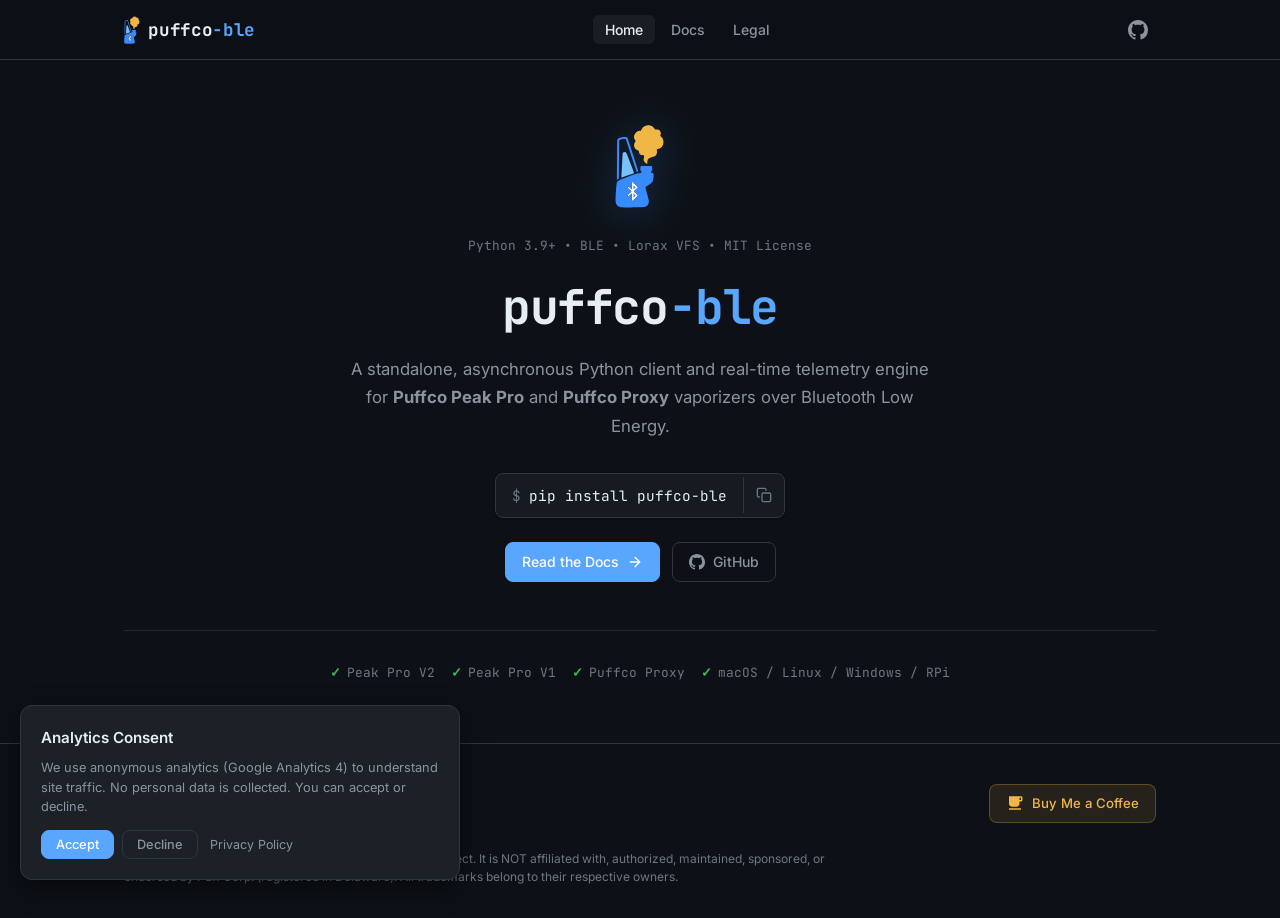
==== commit 389eb09f: "refactor: streamline documentation layout, update branding assets, and remove legacy terminal styles" ====
--- a/site/index.html
+++ b/site/index.html
@@ -3,66 +3,57 @@
 <head>
   <meta charset="UTF-8">
   <meta name="viewport" content="width=device-width, initial-scale=1.0">
-  <title>puffco-ble | Modern Python BLE & Telemetry Engine for Puffco Devices</title>
-  <meta name="description" content="A standalone, modern, asynchronous Python BLE client and real-time telemetry engine for Puffco Peak Pro and Proxy smart vaporizers.">
-  <meta name="keywords" content="puffco, peak pro, proxy, ble, bluetooth low energy, lorax vfs, reverse engineering, python, iot">
+  <title>puffco-ble — Python BLE Client for Puffco Devices</title>
+  <meta name="description" content="A standalone, asynchronous Python BLE client and real-time telemetry engine for Puffco Peak Pro and Proxy vaporizers.">
 
-  <!-- Open Graph / Social Sharing -->
+  <!-- Open Graph -->
   <meta property="og:type" content="website">
-  <meta property="og:title" content="puffco-ble | Modern Python BLE & Telemetry Engine">
-  <meta property="og:description" content="Sub-100ms real-time bowl temperature streaming, full session controls, and Lorax VFS protocol implementation.">
-  <meta property="og:image" content="assets/img/logo.svg">
+  <meta property="og:title" content="puffco-ble — Python BLE Client for Puffco Devices">
+  <meta property="og:description" content="Async Python library for Puffco Peak Pro and Proxy Bluetooth Low Energy telemetry and session control.">
 
   <!-- Favicon -->
-  <link rel="icon" type="image/svg+xml" href="assets/img/favicon.svg">
+  <link rel="icon" type="image/svg+xml" href="assets/img/puffco-ble.svg">
 
-  <!-- Stylesheets -->
+  <!-- Google tag (gtag.js) -->
+  <script async src="https://www.googletagmanager.com/gtag/js?id=G-HL07GGMKE1"></script>
+  <script>
+    window.dataLayer = window.dataLayer || [];
+    function gtag(){dataLayer.push(arguments);}
+    gtag('js', new Date());
+
+    gtag('config', 'G-HL07GGMKE1');
+  </script>
+
+  <!-- Stylesheet -->
   <link rel="stylesheet" href="assets/css/main.css">
-  <link rel="stylesheet" href="assets/css/terminal.css">
 </head>
 <body>
 
-  <!-- ========================================================================
-       SITE HEADER / NAVIGATION
-       ======================================================================== -->
+  <!-- HEADER -->
   <header class="site-header">
     <div class="container nav-wrap">
       <a href="index.html" class="brand-logo" id="nav-brand">
-        <img src="assets/img/logo.svg" alt="puffco-ble logo" width="38" height="38">
-        <span>puffco<span class="gradient-text">-ble</span></span>
-        <span class="brand-badge">v0.1.0</span>
+        <img src="assets/img/puffco-ble.svg" alt="puffco-ble" width="17" height="28">
+        <span>puffco<span class="accent">-ble</span></span>
       </a>
 
       <ul class="nav-links" id="main-nav-links">
-        <li><a href="#features" class="nav-link">Features</a></li>
-        <li><a href="#terminal-demo" class="nav-link">Terminal CLI</a></li>
-        <li><a href="#simulator-demo" class="nav-link">Live Simulator</a></li>
-        <li><a href="#protocol" class="nav-link">Protocol</a></li>
-        <li><a href="docs.html" class="nav-link">Documentation</a></li>
+        <li><a href="index.html" class="nav-link active">Home</a></li>
+        <li><a href="docs.html" class="nav-link">Docs</a></li>
         <li><a href="legal.html" class="nav-link">Legal</a></li>
       </ul>
 
       <div class="nav-actions">
-        <!-- Buy Me A Coffee Header Button -->
-        <a href="https://buymeacoffee.com/soymilk" target="_blank" rel="noopener noreferrer" class="btn-coffee" id="header-btn-coffee">
-          <svg width="18" height="18" viewBox="0 0 24 24" fill="currentColor">
-            <path d="M20 3H4v10c0 2.21 1.79 4 4 4h6c2.21 0 4-1.79 4-4v-3h2c1.1 0 2-.9 2-2V5c0-1.1-.9-2-2-2zm0 5h-2V5h2v3zM4 19h16v2H4z"/>
-          </svg>
-          <span>Buy Me a Coffee</span>
-        </a>
-
-        <!-- GitHub Repository Link -->
-        <a href="https://github.com/SoyMilkIsOk/puffco-ble" target="_blank" rel="noopener noreferrer" class="btn btn-secondary btn-icon" id="header-btn-github" title="View on GitHub">
+        <a href="https://github.com/SoyMilkIsOk/puffco-ble" target="_blank" rel="noopener noreferrer" class="btn-github" title="View on GitHub">
           <svg width="20" height="20" viewBox="0 0 24 24" fill="currentColor">
             <path d="M12 0C5.37 0 0 5.37 0 12c0 5.31 3.435 9.795 8.205 11.385.6.105.825-.255.825-.57 0-.285-.015-1.23-.015-2.235-3.015.555-3.795-.735-4.035-1.41-.135-.345-.72-1.41-1.23-1.695-.42-.225-1.02-.78-.015-.795.945-.015 1.62.87 1.845 1.23 1.08 1.815 2.805 1.305 3.495.99.105-.78.42-1.305.765-1.605-2.67-.3-5.46-1.335-5.46-5.925 0-1.305.465-2.385 1.23-3.225-.12-.3-.54-1.53.12-3.18 0 0 1.005-.315 3.3 1.23.96-.27 1.98-.405 3-.405s2.04.135 3 .405c2.295-1.56 3.3-1.23 3.3-1.23.66 1.65.24 2.88.12 3.18.765.84 1.23 1.905 1.23 3.225 0 4.605-2.805 5.625-5.475 5.925.435.375.81 1.095.81 2.22 0 1.605-.015 2.895-.015 3.3 0 .315.225.69.825.57A12.02 12.02 0 0024 12c0-6.63-5.37-12-12-12z"/>
           </svg>
         </a>
 
-        <!-- Mobile Menu Hamburger -->
-        <button class="mobile-toggle" aria-label="Toggle navigation menu" aria-expanded="false">
-          <svg width="24" height="24" viewBox="0 0 24 24" fill="none" stroke="currentColor" stroke-width="2">
+        <button class="mobile-toggle" aria-label="Toggle navigation" aria-expanded="false">
+          <svg width="20" height="20" viewBox="0 0 24 24" fill="none" stroke="currentColor" stroke-width="2">
+            <line x1="3" y1="6" x2="21" y2="6"></line>
             <line x1="3" y1="12" x2="21" y2="12"></line>
-            <line x1="3" y1="6" x2="21" y2="6"></line>
             <line x1="3" y1="18" x2="21" y2="18"></line>
           </svg>
         </button>
@@ -70,458 +61,104 @@
     </div>
   </header>
 
-  <!-- ========================================================================
-       HERO SECTION
-       ======================================================================== -->
+  <!-- HERO -->
   <main>
-    <section class="hero" id="hero">
+    <section class="hero">
       <div class="container">
-        <div class="hero-tag">
-          <span class="pulse-dot"></span>
-          <span>BLUETOOTH LOW ENERGY • LORAX VFS PROTOCOL • PYTHON 3.9+</span>
+        <div class="hero-logo-wrap">
+          <img src="assets/img/puffco-ble.svg" alt="puffco-ble logo" class="hero-logo" width="49" height="84">
+        </div>
+
+        <div class="hero-eyebrow">
+          <span>Python 3.9+ &bull; BLE &bull; Lorax VFS &bull; MIT License</span>
         </div>
 
         <h1 class="hero-title">
-          Hack Your Clouds.<br>
-          <span class="gradient-text">Puffco Telemetry &amp; Control</span>
+          puffco<span class="accent">-ble</span>
         </h1>
 
         <p class="hero-subtitle">
-          A standalone, modern, asynchronous Python client and real-time telemetry engine for 
-          <strong>Puffco Peak Pro</strong> and <strong>Puffco Proxy</strong> smart vaporizers over BLE.
+          A standalone, asynchronous Python client and real-time telemetry engine for
+          <strong>Puffco Peak Pro</strong> and <strong>Puffco Proxy</strong> vaporizers over Bluetooth Low Energy.
         </p>
 
-        <!-- Quick Install Snippet -->
-        <div class="hero-ctas">
-          <div class="install-badge-box">
-            <span class="install-cmd"><span class="prompt-symbol">$</span>pip install puffco-ble</span>
-            <button class="btn-copy-install" data-copy="pip install puffco-ble" title="Copy pip command">
-              <svg width="18" height="18" viewBox="0 0 24 24" fill="none" stroke="currentColor" stroke-width="2" stroke-linecap="round" stroke-linejoin="round">
-                <rect x="9" y="9" width="13" height="13" rx="2" ry="2"></rect>
-                <path d="M5 15H4a2 2 0 0 1-2-2V4a2 2 0 0 1 2-2h9a2 2 0 0 1 2 2v1"></path>
-              </svg>
-            </button>
-          </div>
+        <!-- Install snippet -->
+        <div class="install-box">
+          <span class="install-cmd"><span class="prompt">$</span>pip install puffco-ble</span>
+          <button class="btn-copy" data-copy="pip install puffco-ble" title="Copy to clipboard" id="hero-copy-btn">
+            <svg width="16" height="16" viewBox="0 0 24 24" fill="none" stroke="currentColor" stroke-width="2" stroke-linecap="round" stroke-linejoin="round">
+              <rect x="9" y="9" width="13" height="13" rx="2" ry="2"></rect>
+              <path d="M5 15H4a2 2 0 0 1-2-2V4a2 2 0 0 1 2-2h9a2 2 0 0 1 2 2v1"></path>
+            </svg>
+          </button>
+        </div>
 
+        <!-- CTA -->
+        <div class="hero-actions">
           <a href="docs.html" class="btn btn-primary" id="hero-btn-docs">
-            <span>Explore Documentation</span>
-            <svg width="18" height="18" viewBox="0 0 24 24" fill="none" stroke="currentColor" stroke-width="2" stroke-linecap="round" stroke-linejoin="round">
+            Read the Docs
+            <svg width="16" height="16" viewBox="0 0 24 24" fill="none" stroke="currentColor" stroke-width="2" stroke-linecap="round" stroke-linejoin="round">
               <line x1="5" y1="12" x2="19" y2="12"></line>
               <polyline points="12 5 19 12 12 19"></polyline>
             </svg>
           </a>
-
-          <a href="https://github.com/SoyMilkIsOk/puffco-ble" target="_blank" rel="noopener noreferrer" class="btn btn-secondary" id="hero-btn-github-cta">
-            <svg width="18" height="18" viewBox="0 0 24 24" fill="currentColor">
+          <a href="https://github.com/SoyMilkIsOk/puffco-ble" target="_blank" rel="noopener noreferrer" class="btn btn-ghost" id="hero-btn-github">
+            <svg width="16" height="16" viewBox="0 0 24 24" fill="currentColor">
               <path d="M12 0C5.37 0 0 5.37 0 12c0 5.31 3.435 9.795 8.205 11.385.6.105.825-.255.825-.57 0-.285-.015-1.23-.015-2.235-3.015.555-3.795-.735-4.035-1.41-.135-.345-.72-1.41-1.23-1.695-.42-.225-1.02-.78-.015-.795.945-.015 1.62.87 1.845 1.23 1.08 1.815 2.805 1.305 3.495.99.105-.78.42-1.305.765-1.605-2.67-.3-5.46-1.335-5.46-5.925 0-1.305.465-2.385 1.23-3.225-.12-.3-.54-1.53.12-3.18 0 0 1.005-.315 3.3 1.23.96-.27 1.98-.405 3-.405s2.04.135 3 .405c2.295-1.56 3.3-1.23 3.3-1.23.66 1.65.24 2.88.12 3.18.765.84 1.23 1.905 1.23 3.225 0 4.605-2.805 5.625-5.475 5.925.435.375.81 1.095.81 2.22 0 1.605-.015 2.895-.015 3.3 0 .315.225.69.825.57A12.02 12.02 0 0024 12c0-6.63-5.37-12-12-12z"/>
             </svg>
-            <span>GitHub Repository</span>
+            GitHub
           </a>
         </div>
 
-        <!-- Hardware Compatibility Strip -->
+        <!-- Compatibility -->
         <div class="compat-strip">
-          <div class="compat-item">
-            <span>✔</span> Peak Pro V2 (3DXL &amp; Standard)
-          </div>
-          <div class="compat-item">
-            <span>✔</span> Peak Pro V1
-          </div>
-          <div class="compat-item">
-            <span>✔</span> Puffco Proxy
-          </div>
-          <div class="compat-item">
-            <span>✔</span> macOS • Linux • Windows • Raspberry Pi
-          </div>
+          <div class="compat-item"><span class="check">✓</span> Peak Pro V2</div>
+          <div class="compat-item"><span class="check">✓</span> Peak Pro V1</div>
+          <div class="compat-item"><span class="check">✓</span> Puffco Proxy</div>
+          <div class="compat-item"><span class="check">✓</span> macOS / Linux / Windows / RPi</div>
         </div>
-      </div>
-    </section>
-
-    <!-- ========================================================================
-         INTERACTIVE CLI TERMINAL EMULATOR
-         ======================================================================== -->
-    <section class="container" id="terminal-demo">
-      <div class="section-title-wrap">
-        <span class="section-eyebrow">Terminal Experience</span>
-        <h2 class="section-title">Standalone CLI Terminal Out-of-the-Box</h2>
-        <p class="section-desc">
-          Try the terminal below! Click any command button or type directly into the prompt to test discovery, telemetry streaming, and heating controls.
-        </p>
-      </div>
-
-      <div class="terminal-wrapper">
-        <div class="terminal-window">
-          <!-- Terminal Title Bar -->
-          <div class="terminal-header">
-            <div class="terminal-controls">
-              <span class="t-dot t-dot-red"></span>
-              <span class="t-dot t-dot-yellow"></span>
-              <span class="t-dot t-dot-green"></span>
-            </div>
-            <div class="terminal-title">
-              <span>puffco-ble-cli — bash — 80×24</span>
-            </div>
-            <div class="terminal-status-badge">
-              <span class="pulse-dot" style="width:6px; height:6px;"></span>
-              <span>BLE READY</span>
-            </div>
-          </div>
-
-          <!-- Quick Action Buttons Toolbar -->
-          <div class="terminal-toolbar">
-            <span class="toolbar-label">Quick Run:</span>
-            <button class="btn-terminal-cmd" data-cmd="puffco-ble scan">puffco-ble scan</button>
-            <button class="btn-terminal-cmd" data-cmd="puffco-ble monitor">puffco-ble monitor</button>
-            <button class="btn-terminal-cmd" data-cmd="puffco-ble info">puffco-ble info</button>
-            <button class="btn-terminal-cmd" data-cmd="puffco-ble sesh start">puffco-ble sesh start</button>
-            <button class="btn-terminal-cmd" data-cmd="clear">clear</button>
-          </div>
-
-          <!-- Terminal Screen Body -->
-          <div class="terminal-body" id="terminal-screen">
-            <div class="term-line"><span class="term-cyan">puffco-ble</span> <span class="term-dim">v0.1.0 — Python BLE telemetry and control engine</span></div>
-            <div class="term-line"><span class="term-dim">Type <span class="term-white">'help'</span> or click the buttons above to interact.</span></div>
-            <div class="term-line prompt-line">
-              <span class="prompt-host">soymilk@puffco-station</span>:<span class="prompt-path">~/puffco-ble</span>$ <span class="term-dim">Ready for Bluetooth commands...</span>
-            </div>
-          </div>
-
-          <!-- Interactive Input Line -->
-          <div class="terminal-toolbar" style="border-top: 1px solid rgba(255,255,255,0.06); border-bottom: none; background: #07080d;">
-            <div class="terminal-input-row" style="width: 100%;">
-              <span class="terminal-prompt-label">&gt;</span>
-              <input type="text" class="terminal-input" id="terminal-cli-input" placeholder="type 'puffco-ble scan' or 'help' and press Enter..." autocomplete="off" spellcheck="false">
-            </div>
-          </div>
-        </div>
-      </div>
-    </section>
-
-    <!-- ========================================================================
-         INTERACTIVE DEVICE SIMULATOR & TELEMETRY
-         ======================================================================== -->
-    <section class="container" id="simulator-demo">
-      <div class="section-title-wrap">
-        <span class="section-eyebrow">Live Telemetry Engine</span>
-        <h2 class="section-title">Interactive Peak Pro Device Simulator</h2>
-        <p class="section-desc">
-          Experience sub-100ms real-time bowl temperature streaming, chamber detection, and live session state transitions.
-        </p>
-      </div>
-
-      <div class="simulator-card">
-        <div class="simulator-grid">
-          <!-- Dial Gauge -->
-          <div class="dial-container">
-            <div class="device-dial" id="device-dial">
-              <div class="mood-ring"></div>
-              <div class="dial-temp">
-                <span id="dial-temp-value">74.0</span>
-                <span>°F</span>
-              </div>
-              <div class="dial-state" id="dial-state-text">IDLE</div>
-              <div class="dial-target">Target: <span id="dial-target-value">510°F</span></div>
-            </div>
-          </div>
-
-          <!-- Controls & Telemetry Data -->
-          <div class="telemetry-controls-box">
-            <!-- Stat Chips -->
-            <div class="telemetry-stat-row">
-              <div class="stat-chip">
-                <div class="stat-label">
-                  <svg width="14" height="14" viewBox="0 0 24 24" fill="none" stroke="currentColor" stroke-width="2"><rect x="1" y="6" width="18" height="12" rx="2"/><path d="M23 13v-2"/></svg>
-                  Battery
-                </div>
-                <div class="stat-value" id="dial-battery-value">84%</div>
-              </div>
-
-              <div class="stat-chip">
-                <div class="stat-label">
-                  <svg width="14" height="14" viewBox="0 0 24 24" fill="none" stroke="currentColor" stroke-width="2"><circle cx="12" cy="12" r="10"/><path d="M12 6v6l4 2"/></svg>
-                  Timer
-                </div>
-                <div class="stat-value" id="dial-time-value">--</div>
-              </div>
-
-              <div class="stat-chip">
-                <div class="stat-label">
-                  <svg width="14" height="14" viewBox="0 0 24 24" fill="none" stroke="currentColor" stroke-width="2"><path d="M12 2v20M17 5H9.5a3.5 3.5 0 0 0 0 7h5a3.5 3.5 0 0 1 0 7H6"/></svg>
-                  Lifetime Dabs
-                </div>
-                <div class="stat-value" id="dial-dabs-value">1,420</div>
-              </div>
-            </div>
-
-            <!-- Profile Selector -->
-            <div class="profiles-selector">
-              <span class="profiles-label">Active Heat Profile:</span>
-              <div class="profiles-pills">
-                <div class="profile-pill" data-slot="0">
-                  <span class="profile-name">Daily</span>
-                  <span class="profile-temp">490°F / 45s</span>
-                </div>
-                <div class="profile-pill active" data-slot="1">
-                  <span class="profile-name">Flavor</span>
-                  <span class="profile-temp">510°F / 40s</span>
-                </div>
-                <div class="profile-pill" data-slot="2">
-                  <span class="profile-name">Cloud</span>
-                  <span class="profile-temp">535°F / 40s</span>
-                </div>
-                <div class="profile-pill" data-slot="3">
-                  <span class="profile-name">3DXL</span>
-                  <span class="profile-temp">565°F / 35s</span>
-                </div>
-              </div>
-            </div>
-
-            <!-- Action Buttons -->
-            <div class="action-buttons-wrap">
-              <button class="btn btn-primary" id="sim-btn-start">
-                <span>🔥 Start Sesh</span>
-              </button>
-
-              <button class="btn btn-outline-cyan" id="sim-btn-boost" disabled>
-                <span>⚡ Boost (+15s / +10°F)</span>
-              </button>
-
-              <button class="btn btn-secondary" id="sim-btn-stop">
-                <span>🛑 Abort</span>
-              </button>
-
-              <button class="btn btn-secondary" id="sim-btn-stealth">
-                <span>Lights: ON</span>
-              </button>
-            </div>
-          </div>
-        </div>
-      </div>
-    </section>
-
-    <!-- ========================================================================
-         KEY FEATURES GRID
-         ======================================================================== -->
-    <section class="features-section" id="features">
-      <div class="container">
-        <div class="section-title-wrap">
-          <span class="section-eyebrow">Engineered for Performance</span>
-          <h2 class="section-title">Modern Architecture, Zero Hassle</h2>
-          <p class="section-desc">
-            Everything you need to integrate Puffco devices into Python apps, desktop dashboards, and Home Assistant.
-          </p>
-        </div>
-
-        <div class="features-grid">
-          <!-- Feature 1 -->
-          <div class="feature-card">
-            <div class="feature-icon-box">⚡</div>
-            <h3 class="feature-title">Lorax VFS Protocol</h3>
-            <p class="feature-desc">
-              Native support for Puffco firmware using Lorax Virtual File System sequence multiplexing and SHA-256 challenge-response authentication.
-            </p>
-          </div>
-
-          <!-- Feature 2 -->
-          <div class="feature-card">
-            <div class="feature-icon-box">⏱️</div>
-            <h3 class="feature-title">Sub-100ms Streaming</h3>
-            <p class="feature-desc">
-              Adaptive polling engine streams ~16 FPS (60ms) during active heating and throttles to power-saving mode (250ms) when idle.
-            </p>
-          </div>
-
-          <!-- Feature 3 -->
-          <div class="feature-card">
-            <div class="feature-icon-box">🧵</div>
-            <h3 class="feature-title">Thread-Safe GUI Ready</h3>
-            <p class="feature-desc">
-              Includes <code>ThreadedPuffcoClient</code> to power synchronous UI toolkits (Tkinter, PyQt, PySide) without blocking dispatch threads.
-            </p>
-          </div>
-
-          <!-- Feature 4 -->
-          <div class="feature-card">
-            <div class="feature-icon-box">🍏</div>
-            <h3 class="feature-title">macOS Status Bar Widget</h3>
-            <p class="feature-desc">
-              Comes with a ready-to-run native menu bar app powered by <code>rumps</code>, showing live temps and one-click session triggers.
-            </p>
-          </div>
-
-          <!-- Feature 5 -->
-          <div class="feature-card">
-            <div class="feature-icon-box">🔍</div>
-            <h3 class="feature-title">Auto-Discovery Engine</h3>
-            <p class="feature-desc">
-              Scans BLE advertisements and filters nearest devices by manufacturer OUI and Lorax GATT UUIDs automatically.
-            </p>
-          </div>
-
-          <!-- Feature 6 -->
-          <div class="feature-card">
-            <div class="feature-icon-box">📊</div>
-            <h3 class="feature-title">Hardware Telemetry Model</h3>
-            <p class="feature-desc">
-              Clean dataclass models for 3D/3DXL chamber detection, battery %, charging state, lifetime dabs odometer, and saved profiles.
-            </p>
-          </div>
-        </div>
-      </div>
-    </section>
-
-    <!-- ========================================================================
-         REVERSE-ENGINEERED PROTOCOL SECTION
-         ======================================================================== -->
-    <section class="protocol-section" id="protocol">
-      <div class="container">
-        <div class="section-title-wrap">
-          <span class="section-eyebrow">Under The Hood</span>
-          <h2 class="section-title">Lorax VFS Handshake Flow</h2>
-          <p class="section-desc">
-            How <code>puffco-ble</code> handles authentication and bidirectional telemetry over Bluetooth Low Energy.
-          </p>
-        </div>
-
-        <div class="protocol-card">
-          <div class="protocol-steps-grid">
-            <div class="step-card">
-              <span class="step-number">STEP 01</span>
-              <h4 class="step-name">GATT Connection</h4>
-              <p class="step-detail">Bleak discovers device with Lorax service UUID and establishes an MTU-negotiated link.</p>
-              <span class="step-code">e276967f-ea8a-478a...</span>
-            </div>
-
-            <div class="step-card">
-              <span class="step-number">STEP 02</span>
-              <h4 class="step-name">Seed Challenge</h4>
-              <p class="step-detail">Client sends Opcode <code>0x00</code> to request a 16-byte cryptographically secure random access seed.</p>
-              <span class="step-code">GET_ACCESS_SEED (0x00)</span>
-            </div>
-
-            <div class="step-card">
-              <span class="step-number">STEP 03</span>
-              <h4 class="step-name">SHA-256 Auth Token</h4>
-              <p class="step-detail">Client calculates <code>SHA256(MasterKey + Seed)[:16]</code> and transmits Opcode <code>0x01</code> to unlock the VFS.</p>
-              <span class="step-code">UNLOCK_ACCESS (0x01)</span>
-            </div>
-
-            <div class="step-card">
-              <span class="step-number">STEP 04</span>
-              <h4 class="step-name">Stream Telemetry</h4>
-              <p class="step-detail">Client polls Lorax VFS paths for live bowl temperature, state ID, and battery level.</p>
-              <span class="step-code">/p/app/htr/temp</span>
-            </div>
-          </div>
-        </div>
-      </div>
-    </section>
-
-    <!-- ========================================================================
-         SPONSOR / BUY ME A COFFEE BANNER
-         ======================================================================== -->
-    <section class="container">
-      <div class="sponsor-banner">
-        <h3 class="sponsor-title">Support Reverse-Engineering &amp; Open Source</h3>
-        <p class="sponsor-desc">
-          <code>puffco-ble</code> is an independent, community-driven project created to bring open hardware telemetry to hackers, makers, and enthusiasts. If you find this library useful, consider fueling late-night debugging sessions!
-        </p>
-        <a href="https://buymeacoffee.com/soymilk" target="_blank" rel="noopener noreferrer" class="btn btn-coffee" style="font-size: 1rem; padding: 12px 28px;" id="banner-btn-coffee">
-          <svg width="22" height="22" viewBox="0 0 24 24" fill="currentColor">
-            <path d="M20 3H4v10c0 2.21 1.79 4 4 4h6c2.21 0 4-1.79 4-4v-3h2c1.1 0 2-.9 2-2V5c0-1.1-.9-2-2-2zm0 5h-2V5h2v3zM4 19h16v2H4z"/>
-          </svg>
-          <span>Buy Me a Coffee</span>
-        </a>
       </div>
     </section>
   </main>
 
-  <!-- ========================================================================
-       SITE FOOTER
-       ======================================================================== -->
+  <!-- FOOTER -->
   <footer class="site-footer">
     <div class="container">
-      <div class="footer-grid">
-        <!-- Col 1: Brand -->
-        <div class="footer-brand">
-          <a href="index.html" class="brand-logo">
-            <img src="assets/img/logo.svg" alt="puffco-ble logo" width="30" height="30">
-            <span>puffco<span class="gradient-text">-ble</span></span>
-          </a>
-          <p>
-            Modern, standalone Python BLE client and real-time telemetry engine for Puffco Peak Pro and Proxy hardware.
-          </p>
-        </div>
-
-        <!-- Col 2: Documentation -->
-        <div>
-          <h4 class="footer-col-title">Documentation</h4>
+      <div class="footer-content">
+        <div class="footer-left">
+          <div class="footer-copy">&copy; 2024–2026 puffco-ble contributors &bull; MIT License</div>
           <ul class="footer-links">
-            <li><a href="docs.html#quickstart" class="footer-link">Quickstart</a></li>
-            <li><a href="docs.html#cli-guide" class="footer-link">CLI Reference</a></li>
-            <li><a href="docs.html#python-api" class="footer-link">Python API Reference</a></li>
-            <li><a href="docs.html#protocol-spec" class="footer-link">Lorax VFS Specs</a></li>
+            <li><a href="docs.html" class="footer-link">Documentation</a></li>
+            <li><a href="legal.html" class="footer-link">Legal</a></li>
+            <li><a href="https://github.com/SoyMilkIsOk/puffco-ble" target="_blank" rel="noopener noreferrer" class="footer-link">GitHub</a></li>
+            <li><a href="https://pypi.org/project/puffco-ble/" target="_blank" rel="noopener noreferrer" class="footer-link">PyPI</a></li>
           </ul>
         </div>
-
-        <!-- Col 3: Resources -->
-        <div>
-          <h4 class="footer-col-title">Resources</h4>
-          <ul class="footer-links">
-            <li><a href="https://github.com/SoyMilkIsOk/puffco-ble" target="_blank" rel="noopener noreferrer" class="footer-link">GitHub Repository</a></li>
-            <li><a href="https://pypi.org/project/puffco-ble/" target="_blank" rel="noopener noreferrer" class="footer-link">PyPI Package</a></li>
-            <li><a href="https://github.com/SoyMilkIsOk/puffco-ble/issues" target="_blank" rel="noopener noreferrer" class="footer-link">Bug Tracker</a></li>
-            <li><a href="https://buymeacoffee.com/soymilk" target="_blank" rel="noopener noreferrer" class="footer-link">Support Developer</a></li>
-          </ul>
-        </div>
-
-        <!-- Col 4: Legal & Privacy -->
-        <div>
-          <h4 class="footer-col-title">Legal</h4>
-          <ul class="footer-links">
-            <li><a href="legal.html#disclaimer" class="footer-link">Trademark Notice</a></li>
-            <li><a href="legal.html#safety" class="footer-link">Safety Warning</a></li>
-            <li><a href="legal.html#license" class="footer-link">MIT License</a></li>
-            <li><a href="legal.html#privacy" class="footer-link">Privacy &amp; Cookies</a></li>
-            <li><a href="#" class="footer-link trigger-cookie-settings">Cookie Settings</a></li>
-          </ul>
+        <div class="footer-right">
+          <a href="https://buymeacoffee.com/soymilk" target="_blank" rel="noopener noreferrer" class="btn-coffee" id="footer-btn-coffee">
+            <svg width="18" height="18" viewBox="0 0 24 24" fill="currentColor">
+              <path d="M20 3H4v10c0 2.21 1.79 4 4 4h6c2.21 0 4-1.79 4-4v-3h2c1.1 0 2-.9 2-2V5c0-1.1-.9-2-2-2zm0 5h-2V5h2v3zM4 19h16v2H4z"/>
+            </svg>
+            <span>Buy Me a Coffee</span>
+          </a>
         </div>
       </div>
-
-      <!-- Legal Disclaimer Bottom -->
-      <div class="footer-bottom">
-        <div>
-          &copy; 2024–2026 puffco-ble contributors. Released under the MIT License.
-        </div>
-        <div>
-          Built with pure HTML/CSS/JS • Zero build dependencies • Netlify Ready
-        </div>
-      </div>
-      <p class="disclaimer-text">
-        <strong>Disclaimer:</strong> puffco-ble is an independent open-source reverse-engineering project. It is NOT affiliated with, authorized, maintained, sponsored, or endorsed by Concentrate Design Labs Inc. (Puffco) or any of its affiliates. Puffco, Peak, Peak Pro, 3DXL, and Proxy are registered trademarks of their respective owners.
+      <p class="footer-disclaimer">
+        <strong>Disclaimer:</strong> puffco-ble is an independent open-source project. It is NOT affiliated with, authorized, maintained, sponsored, or endorsed by Puff Corp. (registered in Delaware). All trademarks belong to their respective owners.
       </p>
     </div>
   </footer>
 
-  <!-- ========================================================================
-       COOKIE CONSENT MODAL / BANNER (GA4 READY)
-       ======================================================================== -->
+  <!-- Cookie Consent -->
   <div class="cookie-banner" id="cookie-banner" role="dialog" aria-labelledby="cookie-title">
-    <h3 class="cookie-title" id="cookie-title">
-      <svg width="20" height="20" viewBox="0 0 24 24" fill="none" stroke="var(--neon-cyan)" stroke-width="2"><circle cx="12" cy="12" r="10"/><path d="M12 8v4"/><path d="M12 16h.01"/></svg>
-      Telemetry &amp; Analytics Consent
-    </h3>
+    <div class="cookie-title" id="cookie-title">Analytics Consent</div>
     <p class="cookie-desc">
-      We use anonymous analytics (Google Analytics 4) to understand documentation traffic and CLI emulator usage. No personal identifying information is collected. You can accept or decline non-essential cookies.
+      We use anonymous analytics (Google Analytics 4) to understand site traffic. No personal data is collected. You can accept or decline.
     </p>
     <div class="cookie-actions">
-      <button class="btn btn-primary" id="btn-cookie-accept" style="padding: 8px 18px; font-size: 0.85rem;">
-        Accept All
-      </button>
-      <button class="btn btn-secondary" id="btn-cookie-decline" style="padding: 8px 18px; font-size: 0.85rem;">
-        Essential Only
-      </button>
-      <a href="legal.html#privacy" class="footer-link" style="font-size: 0.82rem; margin-left: 6px;">Privacy Policy</a>
+      <button class="btn btn-primary" id="btn-cookie-accept" style="font-size: 0.8rem; padding: 6px 14px;">Accept</button>
+      <button class="btn btn-ghost" id="btn-cookie-decline" style="font-size: 0.8rem; padding: 6px 14px;">Decline</button>
+      <a href="legal.html#privacy" class="footer-link" style="font-size: 0.78rem; margin-left: 4px;">Privacy Policy</a>
     </div>
   </div>
 
--- a/site/assets/css/main.css
+++ b/site/assets/css/main.css
@@ -1,65 +1,56 @@
 /* ==========================================================================
    PUFFCO-BLE DESIGN SYSTEM (main.css)
-   Sleek Cyber-Puffco Dark Mode • Glassmorphism • RGB Mood Ring Accents
-   ========================================================================== */
-
-@import url('https://fonts.googleapis.com/css2?family=JetBrains+Mono:ital,wght@0,300;0,400;0,500;0,700;1,400&family=Outfit:wght@300;400;500;600;700;800;900&family=Inter:wght@300;400;500;600;700&display=swap');
+   Clean Developer Tool Aesthetic — Dark Slate, Monochrome Blue Accent
+   ========================================================================== */
+
+@import url('https://fonts.googleapis.com/css2?family=JetBrains+Mono:wght@400;500;600;700&family=Inter:wght@400;500;600;700&display=swap');
 
 :root {
-  /* Core Color Palette */
-  --bg-core: #07080c;
-  --bg-surface: #0e1017;
-  --bg-card: rgba(17, 20, 31, 0.72);
-  --bg-card-hover: rgba(23, 27, 43, 0.88);
-  --bg-input: rgba(11, 13, 20, 0.85);
-
-  /* Neon Mood Light Accents */
-  --neon-cyan: #00f0ff;
-  --neon-pink: #ff007f;
-  --neon-purple: #8b31ff;
-  --neon-amber: #ff9100;
-  --neon-green: #00ff9d;
-  --neon-red: #ff3366;
-
-  /* Gradients */
-  --gradient-peak: linear-gradient(135deg, #00f0ff 0%, #7928ca 50%, #ff007f 100%);
-  --gradient-heat: linear-gradient(135deg, #ff9100 0%, #ff007f 100%);
-  --gradient-glow: radial-gradient(circle, rgba(0, 240, 255, 0.15) 0%, rgba(255, 0, 127, 0.05) 50%, transparent 75%);
-  --gradient-border: linear-gradient(135deg, rgba(0, 240, 255, 0.4), rgba(255, 0, 127, 0.3), rgba(255, 255, 255, 0.05));
+  /* Core palette */
+  --bg: #0d1117;
+  --bg-surface: #161b22;
+  --bg-card: #1c2128;
+  --bg-inset: #0d1117;
+
+  /* Text */
+  --text-primary: #e6edf3;
+  --text-secondary: #8b949e;
+  --text-muted: #6e7681;
+
+  /* Accent */
+  --accent: #58a6ff;
+  --accent-muted: rgba(88, 166, 255, 0.15);
+  --accent-hover: #79c0ff;
+  --green: #3fb950;
+  --yellow: #d29922;
+  --red: #f85149;
+
+  /* Borders & Shadows */
+  --border: #30363d;
+  --border-muted: #21262d;
+  --shadow-sm: 0 1px 3px rgba(0, 0, 0, 0.3);
+  --shadow-md: 0 4px 12px rgba(0, 0, 0, 0.4);
+  --shadow-lg: 0 8px 24px rgba(0, 0, 0, 0.5);
 
   /* Typography */
-  --font-heading: 'Outfit', -apple-system, BlinkMacSystemFont, sans-serif;
-  --font-body: 'Inter', -apple-system, BlinkMacSystemFont, sans-serif;
-  --font-mono: 'JetBrains Mono', monospace;
-
-  /* Text Colors */
-  --text-primary: #f1f5f9;
-  --text-secondary: #94a3b8;
-  --text-muted: #64748b;
-  --text-accent: #38bdf8;
-
-  /* Borders & Shadows */
-  --border-subtle: rgba(255, 255, 255, 0.08);
-  --border-glow: rgba(0, 240, 255, 0.3);
-  --shadow-card: 0 10px 30px -10px rgba(0, 0, 0, 0.7);
-  --shadow-neon: 0 0 25px rgba(0, 240, 255, 0.25);
-  --shadow-heat: 0 0 30px rgba(255, 145, 0, 0.3);
+  --font-body: 'Inter', -apple-system, BlinkMacSystemFont, 'Segoe UI', sans-serif;
+  --font-mono: 'JetBrains Mono', 'Fira Code', 'Cascadia Code', monospace;
 
   /* Layout */
-  --container-max: 1240px;
-  --nav-height: 72px;
-  --radius-sm: 8px;
-  --radius-md: 14px;
-  --radius-lg: 22px;
-  --radius-pill: 9999px;
+  --container-max: 1080px;
+  --nav-height: 60px;
+  --radius-sm: 6px;
+  --radius-md: 8px;
+  --radius-lg: 12px;
 
   /* Transitions */
-  --transition-fast: 0.15s cubic-bezier(0.4, 0, 0.2, 1);
-  --transition-normal: 0.28s cubic-bezier(0.4, 0, 0.2, 1);
-  --transition-bounce: 0.45s cubic-bezier(0.175, 0.885, 0.32, 1.275);
-}
-
-/* Base Resets */
+  --transition-fast: 0.15s ease;
+  --transition-normal: 0.25s ease;
+}
+
+/* ==========================================================================
+   BASE RESET
+   ========================================================================== */
 *, *::before, *::after {
   box-sizing: border-box;
   margin: 0;
@@ -69,64 +60,31 @@
 html {
   scroll-behavior: smooth;
   font-size: 16px;
-  background-color: var(--bg-core);
-  color: var(--text-primary);
-  text-rendering: optimizeLegibility;
+  background-color: var(--bg);
+  color: var(--text-primary);
   -webkit-font-smoothing: antialiased;
+  -moz-osx-font-smoothing: grayscale;
 }
 
 body {
   font-family: var(--font-body);
   line-height: 1.6;
-  background: var(--bg-core);
+  background: var(--bg);
   min-height: 100vh;
-  position: relative;
   overflow-x: hidden;
 }
 
-/* Background Ambient Lighting Effect */
-body::before {
-  content: '';
-  position: fixed;
-  top: -20vh;
-  left: 50%;
-  transform: translateX(-50%);
-  width: 90vw;
-  height: 60vh;
-  background: radial-gradient(ellipse at center, rgba(0, 240, 255, 0.12) 0%, rgba(121, 40, 202, 0.08) 40%, transparent 70%);
-  filter: blur(80px);
-  pointer-events: none;
-  z-index: 0;
-}
-
-body::after {
-  content: '';
-  position: fixed;
-  bottom: -15vh;
-  right: -10vw;
-  width: 50vw;
-  height: 50vh;
-  background: radial-gradient(circle, rgba(255, 0, 127, 0.08) 0%, transparent 65%);
-  filter: blur(100px);
-  pointer-events: none;
-  z-index: 0;
-}
-
-/* Global Container */
 .container {
   max-width: var(--container-max);
   margin: 0 auto;
   padding: 0 24px;
-  position: relative;
-  z-index: 1;
-}
-
-/* Typography Utility */
+}
+
 h1, h2, h3, h4, h5, h6 {
-  font-family: var(--font-heading);
-  color: var(--text-primary);
-  font-weight: 700;
-  line-height: 1.2;
+  font-family: var(--font-body);
+  color: var(--text-primary);
+  font-weight: 600;
+  line-height: 1.3;
 }
 
 a {
@@ -139,35 +97,35 @@
   font-family: var(--font-mono);
 }
 
-/* Glowing text gradients */
-.gradient-text {
-  background: var(--gradient-peak);
-  -webkit-background-clip: text;
-  -webkit-text-fill-color: transparent;
-  display: inline-block;
-}
-
-.gradient-heat-text {
-  background: var(--gradient-heat);
-  -webkit-background-clip: text;
-  -webkit-text-fill-color: transparent;
-  display: inline-block;
-}
-
-/* ==========================================================================
-   NAVIGATION BAR
+code {
+  font-size: 0.875em;
+  background: var(--bg-inset);
+  border: 1px solid var(--border-muted);
+  padding: 2px 6px;
+  border-radius: 4px;
+  color: var(--accent);
+}
+
+pre code {
+  background: none;
+  border: none;
+  padding: 0;
+  color: inherit;
+}
+
+/* ==========================================================================
+   NAVIGATION BAR — Consistent across all pages
    ========================================================================== */
 .site-header {
   position: sticky;
   top: 0;
   width: 100%;
   height: var(--nav-height);
-  background: rgba(7, 8, 12, 0.8);
-  backdrop-filter: blur(18px);
-  -webkit-backdrop-filter: blur(18px);
-  border-bottom: 1px solid var(--border-subtle);
+  background: rgba(13, 17, 23, 0.95);
+  backdrop-filter: blur(8px);
+  -webkit-backdrop-filter: blur(8px);
+  border-bottom: 1px solid var(--border);
   z-index: 100;
-  transition: background var(--transition-normal);
 }
 
 .nav-wrap {
@@ -178,299 +136,276 @@
 }
 
 .brand-logo {
-  display: flex;
-  align-items: center;
-  gap: 12px;
-  font-family: var(--font-heading);
-  font-weight: 800;
-  font-size: 1.25rem;
+  display: inline-flex;
+  align-items: center;
+  gap: 8px;
+  font-family: var(--font-mono);
+  font-weight: 700;
+  font-size: 1.1rem;
   letter-spacing: -0.02em;
-}
-
-.brand-logo svg, .brand-logo img {
-  width: 38px;
-  height: 38px;
-  transition: transform var(--transition-bounce);
-}
-
-.brand-logo:hover svg {
-  transform: rotate(15deg) scale(1.08);
+  color: var(--text-primary);
+  padding: 0;
+  margin: 0;
+  line-height: 1;
+}
+
+.brand-logo img {
+  height: 28px;
+  width: auto;
+  display: block;
+  flex-shrink: 0;
+}
+
+.brand-logo .accent {
+  color: var(--accent);
 }
 
 .brand-badge {
   font-size: 0.65rem;
   font-family: var(--font-mono);
-  background: rgba(0, 240, 255, 0.12);
-  color: var(--neon-cyan);
-  border: 1px solid rgba(0, 240, 255, 0.3);
-  padding: 2px 8px;
-  border-radius: var(--radius-pill);
+  background: var(--accent-muted);
+  color: var(--accent);
+  border: 1px solid rgba(88, 166, 255, 0.3);
+  padding: 1px 7px;
+  border-radius: 20px;
   font-weight: 600;
 }
 
 .nav-links {
   display: flex;
   align-items: center;
-  gap: 28px;
+  gap: 4px;
   list-style: none;
 }
 
 .nav-link {
-  font-size: 0.95rem;
+  font-size: 0.875rem;
   font-weight: 500;
   color: var(--text-secondary);
-  position: relative;
-  padding: 6px 0;
-  transition: color var(--transition-fast);
-}
-
-.nav-link:hover, .nav-link.active {
-  color: var(--text-primary);
-}
-
-.nav-link::after {
-  content: '';
-  position: absolute;
-  bottom: 0;
-  left: 0;
-  width: 0;
-  height: 2px;
-  background: var(--neon-cyan);
-  transition: width var(--transition-fast);
-  border-radius: var(--radius-pill);
-}
-
-.nav-link:hover::after, .nav-link.active::after {
-  width: 100%;
+  padding: 6px 12px;
+  border-radius: var(--radius-sm);
+  transition: color var(--transition-fast), background var(--transition-fast);
+}
+
+.nav-link:hover {
+  color: var(--text-primary);
+  background: rgba(255, 255, 255, 0.04);
+}
+
+.nav-link.active {
+  color: var(--text-primary);
+  background: rgba(255, 255, 255, 0.06);
 }
 
 .nav-actions {
   display: flex;
   align-items: center;
-  gap: 14px;
-}
-
-/* Buy Me A Coffee Button */
-.btn-coffee {
+  gap: 8px;
+}
+
+/* GitHub button in nav */
+.btn-github {
   display: inline-flex;
   align-items: center;
-  gap: 8px;
-  padding: 8px 16px;
-  background: rgba(255, 221, 0, 0.12);
-  color: #ffdd00;
-  border: 1px solid rgba(255, 221, 0, 0.35);
-  border-radius: var(--radius-pill);
-  font-size: 0.88rem;
-  font-weight: 600;
-  transition: all var(--transition-normal);
-  cursor: pointer;
-}
-
-.btn-coffee:hover {
-  background: #ffdd00;
-  color: #0c0d14;
-  box-shadow: 0 0 20px rgba(255, 221, 0, 0.4);
-  transform: translateY(-2px);
-}
-
-/* Mobile Nav Toggle */
+  justify-content: center;
+  width: 36px;
+  height: 36px;
+  border-radius: var(--radius-sm);
+  color: var(--text-secondary);
+  transition: color var(--transition-fast), background var(--transition-fast);
+}
+
+.btn-github:hover {
+  color: var(--text-primary);
+  background: rgba(255, 255, 255, 0.06);
+}
+
+/* Mobile hamburger */
 .mobile-toggle {
   display: none;
   background: transparent;
   border: none;
-  color: var(--text-primary);
-  font-size: 1.5rem;
+  color: var(--text-secondary);
   cursor: pointer;
-}
-
-/* ==========================================================================
-   BUTTONS & MICRO-INTERACTIONS
+  padding: 6px;
+  border-radius: var(--radius-sm);
+  transition: color var(--transition-fast);
+}
+
+.mobile-toggle:hover {
+  color: var(--text-primary);
+}
+
+/* ==========================================================================
+   BUTTONS
    ========================================================================== */
 .btn {
   display: inline-flex;
   align-items: center;
   justify-content: center;
-  gap: 10px;
-  padding: 12px 24px;
-  font-family: var(--font-heading);
-  font-size: 0.95rem;
-  font-weight: 600;
+  gap: 8px;
+  padding: 8px 16px;
+  font-family: var(--font-body);
+  font-size: 0.875rem;
+  font-weight: 500;
   border-radius: var(--radius-md);
   border: 1px solid transparent;
   cursor: pointer;
-  transition: all var(--transition-normal);
-  text-align: center;
+  transition: all var(--transition-fast);
   text-decoration: none;
   white-space: nowrap;
 }
 
 .btn-primary {
-  background: var(--gradient-peak);
+  background: var(--accent);
   color: #ffffff;
-  box-shadow: 0 4px 20px rgba(0, 240, 255, 0.25);
+  border-color: var(--accent);
 }
 
 .btn-primary:hover {
-  transform: translateY(-2px);
-  box-shadow: 0 6px 28px rgba(0, 240, 255, 0.45);
-}
-
-.btn-secondary {
-  background: rgba(255, 255, 255, 0.05);
-  color: var(--text-primary);
-  border-color: var(--border-subtle);
-  backdrop-filter: blur(8px);
-}
-
-.btn-secondary:hover {
-  background: rgba(255, 255, 255, 0.1);
-  border-color: var(--border-glow);
-  transform: translateY(-2px);
-}
-
-.btn-outline-cyan {
-  background: rgba(0, 240, 255, 0.06);
-  color: var(--neon-cyan);
-  border-color: rgba(0, 240, 255, 0.35);
-}
-
-.btn-outline-cyan:hover {
-  background: var(--neon-cyan);
-  color: #07080c;
-  box-shadow: 0 0 20px rgba(0, 240, 255, 0.4);
-  transform: translateY(-2px);
-}
-
-.btn-icon {
-  width: 42px;
-  height: 42px;
-  padding: 0;
-  border-radius: var(--radius-md);
+  background: var(--accent-hover);
+  border-color: var(--accent-hover);
+}
+
+.btn-ghost {
+  background: transparent;
+  color: var(--text-secondary);
+  border-color: var(--border);
+}
+
+.btn-ghost:hover {
+  color: var(--text-primary);
+  border-color: var(--text-muted);
+  background: rgba(255, 255, 255, 0.04);
+}
+
+/* ==========================================================================
+   HERO SECTION — Homepage only
+   ========================================================================== */
+.hero {
+  padding: 64px 0 60px;
+  text-align: center;
+}
+
+.hero-logo-wrap {
+  display: flex;
+  align-items: center;
+  justify-content: center;
+  margin-bottom: 24px;
+}
+
+.hero-logo {
+  height: 84px;
+  width: auto;
+  display: block;
+  filter: drop-shadow(0 4px 20px rgba(56, 139, 253, 0.28));
+  transition: transform var(--transition-normal), filter var(--transition-normal);
+}
+
+.hero-logo:hover {
+  transform: translateY(-2px) scale(1.04);
+  filter: drop-shadow(0 8px 30px rgba(56, 139, 253, 0.45));
+}
+
+.hero-eyebrow {
   display: inline-flex;
   align-items: center;
-  justify-content: center;
-}
-
-/* ==========================================================================
-   HERO SECTION
-   ========================================================================== */
-.hero {
-  padding: 80px 0 60px;
-  position: relative;
-  text-align: center;
-}
-
-.hero-tag {
-  display: inline-flex;
-  align-items: center;
-  gap: 10px;
-  padding: 6px 18px;
-  background: rgba(14, 16, 23, 0.85);
-  border: 1px solid rgba(0, 240, 255, 0.25);
-  border-radius: var(--radius-pill);
+  gap: 8px;
   font-family: var(--font-mono);
   font-size: 0.8rem;
-  color: var(--neon-cyan);
+  color: var(--text-muted);
+  margin-bottom: 20px;
+}
+
+.hero-title {
+  font-family: var(--font-mono);
+  font-size: clamp(2rem, 4.5vw, 3rem);
+  font-weight: 700;
+  letter-spacing: -0.03em;
+  margin-bottom: 16px;
+  color: var(--text-primary);
+}
+
+.hero-title .accent {
+  color: var(--accent);
+}
+
+.hero-subtitle {
+  font-size: 1.05rem;
+  color: var(--text-secondary);
+  max-width: 600px;
+  margin: 0 auto 32px;
+  line-height: 1.7;
+}
+
+/* Install snippet */
+.install-box {
+  display: inline-flex;
+  align-items: center;
+  gap: 0;
+  background: var(--bg-surface);
+  border: 1px solid var(--border);
+  border-radius: var(--radius-md);
+  overflow: hidden;
   margin-bottom: 24px;
-  box-shadow: 0 0 15px rgba(0, 240, 255, 0.1);
-}
-
-.pulse-dot {
-  width: 8px;
-  height: 8px;
-  background: var(--neon-green);
-  border-radius: 50%;
-  box-shadow: 0 0 10px var(--neon-green);
-  animation: pulseAnim 2s infinite;
-}
-
-@keyframes pulseAnim {
-  0% { transform: scale(0.95); box-shadow: 0 0 0 0 rgba(0, 255, 157, 0.7); }
-  70% { transform: scale(1.1); box-shadow: 0 0 0 8px rgba(0, 255, 157, 0); }
-  100% { transform: scale(0.95); box-shadow: 0 0 0 0 rgba(0, 255, 157, 0); }
-}
-
-.hero-title {
-  font-size: clamp(2.5rem, 5vw, 4.2rem);
-  font-weight: 800;
-  letter-spacing: -0.03em;
-  margin-bottom: 20px;
-  max-width: 900px;
-  margin-left: auto;
-  margin-right: auto;
-}
-
-.hero-subtitle {
-  font-size: clamp(1.05rem, 2vw, 1.25rem);
-  color: var(--text-secondary);
-  max-width: 680px;
-  margin: 0 auto 36px;
-  font-weight: 400;
-}
-
-.hero-ctas {
+  box-shadow: var(--shadow-sm);
+}
+
+.install-cmd {
+  font-family: var(--font-mono);
+  font-size: 0.9rem;
+  color: var(--text-primary);
+  padding: 10px 16px;
+  user-select: all;
+}
+
+.install-cmd .prompt {
+  color: var(--text-muted);
+  margin-right: 8px;
+  user-select: none;
+}
+
+.btn-copy {
+  display: flex;
+  align-items: center;
+  justify-content: center;
+  background: transparent;
+  border: none;
+  border-left: 1px solid var(--border);
+  color: var(--text-muted);
+  cursor: pointer;
+  padding: 10px 12px;
+  transition: all var(--transition-fast);
+}
+
+.btn-copy:hover {
+  color: var(--accent);
+  background: var(--accent-muted);
+}
+
+.btn-copy.copied {
+  color: var(--green);
+}
+
+/* CTA row */
+.hero-actions {
+  display: flex;
+  align-items: center;
+  justify-content: center;
+  gap: 12px;
+  margin-bottom: 48px;
+  flex-wrap: wrap;
+}
+
+/* Compatibility badges */
+.compat-strip {
   display: flex;
   align-items: center;
   justify-content: center;
   gap: 16px;
   flex-wrap: wrap;
-  margin-bottom: 40px;
-}
-
-/* Quick Install Box */
-.install-badge-box {
-  display: inline-flex;
-  align-items: center;
-  gap: 12px;
-  background: rgba(14, 16, 23, 0.95);
-  border: 1px solid var(--border-subtle);
-  border-radius: var(--radius-md);
-  padding: 10px 18px;
-  box-shadow: var(--shadow-card);
-  transition: border-color var(--transition-fast);
-}
-
-.install-badge-box:hover {
-  border-color: rgba(0, 240, 255, 0.4);
-}
-
-.install-cmd {
-  font-family: var(--font-mono);
-  font-size: 0.92rem;
-  color: #e2e8f0;
-}
-
-.install-cmd .prompt-symbol {
-  color: var(--neon-pink);
-  margin-right: 6px;
-  user-select: none;
-}
-
-.btn-copy-install {
-  background: transparent;
-  border: none;
-  color: var(--text-muted);
-  cursor: pointer;
-  display: flex;
-  align-items: center;
-  padding: 4px;
-  border-radius: var(--radius-sm);
-  transition: all var(--transition-fast);
-}
-
-.btn-copy-install:hover {
-  color: var(--neon-cyan);
-  background: rgba(0, 240, 255, 0.1);
-}
-
-/* Hardware compatibility badges */
-.compat-strip {
-  display: flex;
-  align-items: center;
-  justify-content: center;
-  gap: 20px;
-  margin-top: 24px;
-  flex-wrap: wrap;
+  padding-top: 32px;
+  border-top: 1px solid var(--border-muted);
 }
 
 .compat-item {
@@ -482,512 +417,119 @@
   gap: 6px;
 }
 
-.compat-item span {
-  color: var(--neon-cyan);
-}
-
-/* ==========================================================================
-   INTERACTIVE SIMULATOR SECTION
-   ========================================================================== */
-.section-title-wrap {
-  text-align: center;
-  margin-bottom: 50px;
-}
-
-.section-eyebrow {
-  font-family: var(--font-mono);
-  font-size: 0.82rem;
-  color: var(--neon-cyan);
-  text-transform: uppercase;
-  letter-spacing: 0.1em;
-  margin-bottom: 8px;
-  display: block;
-}
-
-.section-title {
-  font-size: clamp(2rem, 3.5vw, 2.75rem);
-  font-weight: 800;
-  letter-spacing: -0.02em;
-}
-
-.section-desc {
-  color: var(--text-secondary);
-  font-size: 1.05rem;
-  max-width: 620px;
-  margin: 12px auto 0;
-}
-
-/* Interactive Device Grid (Peak Pro Simulator) */
-.simulator-card {
-  background: var(--bg-card);
-  border: 1px solid var(--border-subtle);
-  border-radius: var(--radius-lg);
-  padding: 36px;
-  backdrop-filter: blur(16px);
-  -webkit-backdrop-filter: blur(16px);
-  box-shadow: var(--shadow-card);
-  position: relative;
-  overflow: hidden;
-  margin-bottom: 70px;
-}
-
-.simulator-card::before {
-  content: '';
-  position: absolute;
-  top: 0;
-  left: 0;
-  right: 0;
-  height: 2px;
-  background: var(--gradient-peak);
-}
-
-.simulator-grid {
-  display: grid;
-  grid-template-columns: 1fr 1.2fr;
-  gap: 40px;
-  align-items: center;
-}
-
-/* Chamber Dial Visualizer */
-.dial-container {
+.compat-item .check {
+  color: var(--green);
+  font-weight: 700;
+}
+
+/* ==========================================================================
+   FOOTER
+   ========================================================================== */
+.site-footer {
+  border-top: 1px solid var(--border);
+  background: var(--bg);
+  padding: 32px 0;
+}
+
+.footer-content {
+  display: flex;
+  align-items: center;
+  justify-content: space-between;
+  flex-wrap: wrap;
+  gap: 24px;
+}
+
+.footer-left {
   display: flex;
   flex-direction: column;
-  align-items: center;
-  justify-content: center;
-  position: relative;
-}
-
-.device-dial {
-  width: 280px;
-  height: 280px;
-  border-radius: 50%;
-  background: radial-gradient(circle, #10131f 60%, #171b2e 100%);
-  border: 6px solid #1a2033;
-  position: relative;
-  display: flex;
-  flex-direction: column;
-  align-items: center;
-  justify-content: center;
-  box-shadow: 0 0 35px rgba(0, 240, 255, 0.15);
-  transition: border-color var(--transition-normal), box-shadow var(--transition-normal);
-}
-
-/* Mood Light Ring Around the Bowl */
-.mood-ring {
-  position: absolute;
-  inset: -12px;
-  border-radius: 50%;
-  border: 3px solid transparent;
-  border-top-color: var(--neon-cyan);
-  border-right-color: var(--neon-purple);
-  border-bottom-color: var(--neon-pink);
-  border-left-color: var(--neon-amber);
-  animation: moodSpin 12s linear infinite;
-  opacity: 0.8;
-  filter: drop-shadow(0 0 8px var(--neon-cyan));
-}
-
-@keyframes moodSpin {
-  100% { transform: rotate(360deg); }
-}
-
-/* Heating State Classes for Dial */
-.device-dial.heating {
-  border-color: var(--neon-amber);
-  box-shadow: 0 0 45px rgba(255, 145, 0, 0.4);
-}
-.device-dial.heating .mood-ring {
-  border-top-color: #ff9100;
-  border-right-color: #ff3366;
-  border-bottom-color: #ff9100;
-  border-left-color: #ff007f;
-  animation-duration: 3s;
-  filter: drop-shadow(0 0 16px rgba(255, 145, 0, 0.6));
-}
-
-.device-dial.active-sesh {
-  border-color: var(--neon-pink);
-  box-shadow: 0 0 55px rgba(255, 0, 127, 0.5);
-}
-.device-dial.active-sesh .mood-ring {
-  animation-duration: 1.5s;
-  filter: drop-shadow(0 0 20px rgba(255, 0, 127, 0.8));
-}
-
-.device-dial.stealth {
-  box-shadow: none !important;
-}
-.device-dial.stealth .mood-ring {
-  opacity: 0 !important;
-}
-
-.dial-temp {
-  font-family: var(--font-heading);
-  font-size: 3.5rem;
-  font-weight: 800;
-  line-height: 1;
-  color: #ffffff;
-  display: flex;
-  align-items: baseline;
-}
-
-.dial-temp span {
-  font-size: 1.5rem;
+  gap: 8px;
+}
+
+.footer-right {
+  display: flex;
+  align-items: center;
+}
+
+.btn-coffee {
+  display: inline-flex;
+  align-items: center;
+  gap: 8px;
+  padding: 8px 16px;
+  background: rgba(240, 183, 70, 0.1);
+  color: #f0b746;
+  border: 1px solid rgba(240, 183, 70, 0.28);
+  border-radius: var(--radius-md);
+  font-family: var(--font-body);
+  font-size: 0.825rem;
   font-weight: 500;
-  color: var(--text-secondary);
-}
-
-.dial-state {
-  font-family: var(--font-mono);
-  font-size: 0.85rem;
-  font-weight: 600;
-  letter-spacing: 0.08em;
-  text-transform: uppercase;
-  color: var(--neon-cyan);
-  margin-top: 6px;
-}
-
-.dial-target {
+  text-decoration: none;
+  transition: all var(--transition-fast);
+  white-space: nowrap;
+}
+
+.btn-coffee:hover {
+  background: #f0b746;
+  color: #0d1117;
+  border-color: #f0b746;
+  box-shadow: 0 2px 12px rgba(240, 183, 70, 0.3);
+  transform: translateY(-1px);
+}
+
+.btn-coffee svg {
+  flex-shrink: 0;
+  transition: transform var(--transition-fast);
+}
+
+.btn-coffee:hover svg {
+  transform: scale(1.08);
+}
+
+.footer-copy {
   font-size: 0.8rem;
   color: var(--text-muted);
-  margin-top: 4px;
-}
-
-/* Telemetry Dashboard Controls */
-.telemetry-controls-box {
-  display: flex;
-  flex-direction: column;
-  gap: 24px;
-}
-
-.telemetry-stat-row {
-  display: grid;
-  grid-template-columns: repeat(3, 1fr);
+}
+
+.footer-links {
+  display: flex;
+  align-items: center;
   gap: 16px;
-}
-
-.stat-chip {
-  background: rgba(14, 17, 26, 0.8);
-  border: 1px solid var(--border-subtle);
-  border-radius: var(--radius-md);
-  padding: 14px;
-  text-align: left;
-}
-
-.stat-label {
-  font-size: 0.75rem;
-  font-family: var(--font-mono);
-  color: var(--text-muted);
-  text-transform: uppercase;
-  margin-bottom: 4px;
-  display: flex;
-  align-items: center;
-  gap: 6px;
-}
-
-.stat-value {
-  font-size: 1.25rem;
-  font-weight: 700;
-  font-family: var(--font-heading);
-  color: var(--text-primary);
-}
-
-/* Profiles Selector */
-.profiles-selector {
-  display: flex;
-  flex-direction: column;
-  gap: 8px;
-}
-
-.profiles-label {
-  font-size: 0.82rem;
-  font-family: var(--font-mono);
-  color: var(--text-secondary);
-}
-
-.profiles-pills {
-  display: grid;
-  grid-template-columns: repeat(4, 1fr);
-  gap: 10px;
-}
-
-.profile-pill {
-  background: rgba(20, 24, 38, 0.8);
-  border: 1px solid var(--border-subtle);
-  border-radius: var(--radius-sm);
-  padding: 8px;
-  text-align: center;
-  cursor: pointer;
-  transition: all var(--transition-fast);
-}
-
-.profile-pill:hover, .profile-pill.active {
-  background: rgba(0, 240, 255, 0.12);
-  border-color: var(--neon-cyan);
-  color: #ffffff;
-}
-
-.profile-pill.active {
-  box-shadow: 0 0 12px rgba(0, 240, 255, 0.25);
-}
-
-.profile-name {
-  font-size: 0.78rem;
-  font-weight: 600;
-  display: block;
-}
-
-.profile-temp {
-  font-size: 0.72rem;
-  color: var(--text-muted);
-  font-family: var(--font-mono);
-}
-
-/* Action Control Buttons */
-.action-buttons-wrap {
-  display: flex;
-  align-items: center;
-  gap: 12px;
-  flex-wrap: wrap;
-}
-
-/* ==========================================================================
-   FEATURES GRID SECTION
-   ========================================================================== */
-.features-section {
-  padding: 60px 0 80px;
-}
-
-.features-grid {
-  display: grid;
-  grid-template-columns: repeat(auto-fit, minmax(320px, 1fr));
-  gap: 24px;
-}
-
-.feature-card {
-  background: var(--bg-card);
-  border: 1px solid var(--border-subtle);
-  border-radius: var(--radius-lg);
-  padding: 30px;
-  backdrop-filter: blur(12px);
-  -webkit-backdrop-filter: blur(12px);
-  transition: all var(--transition-normal);
-  position: relative;
-  overflow: hidden;
-}
-
-.feature-card:hover {
-  border-color: rgba(0, 240, 255, 0.35);
-  transform: translateY(-4px);
-  box-shadow: 0 12px 30px -10px rgba(0, 240, 255, 0.18);
-}
-
-.feature-icon-box {
-  width: 52px;
-  height: 52px;
-  border-radius: var(--radius-md);
-  background: rgba(0, 240, 255, 0.08);
-  border: 1px solid rgba(0, 240, 255, 0.2);
-  display: flex;
-  align-items: center;
-  justify-content: center;
-  font-size: 1.5rem;
-  margin-bottom: 20px;
-  color: var(--neon-cyan);
-}
-
-.feature-title {
-  font-size: 1.25rem;
-  margin-bottom: 12px;
-}
-
-.feature-desc {
-  color: var(--text-secondary);
-  font-size: 0.95rem;
-  line-height: 1.6;
-}
-
-/* ==========================================================================
-   PROTOCOL ARCHITECTURE SECTION
-   ========================================================================== */
-.protocol-section {
-  padding: 60px 0 80px;
-}
-
-.protocol-card {
-  background: var(--bg-card);
-  border: 1px solid var(--border-subtle);
-  border-radius: var(--radius-lg);
-  padding: 36px;
-  backdrop-filter: blur(14px);
-  box-shadow: var(--shadow-card);
-}
-
-.protocol-steps-grid {
-  display: grid;
-  grid-template-columns: repeat(auto-fit, minmax(240px, 1fr));
-  gap: 20px;
-  margin-top: 30px;
-}
-
-.step-card {
-  background: rgba(12, 14, 22, 0.7);
-  border: 1px solid var(--border-subtle);
-  border-radius: var(--radius-md);
-  padding: 20px;
-  position: relative;
-}
-
-.step-number {
-  font-family: var(--font-mono);
-  font-size: 0.75rem;
-  font-weight: 700;
-  color: var(--neon-pink);
-  background: rgba(255, 0, 127, 0.12);
-  padding: 2px 8px;
-  border-radius: var(--radius-pill);
-  display: inline-block;
-  margin-bottom: 12px;
-}
-
-.step-name {
-  font-size: 1.05rem;
-  font-weight: 700;
-  margin-bottom: 8px;
-}
-
-.step-detail {
-  font-size: 0.85rem;
-  color: var(--text-secondary);
-  line-height: 1.5;
-}
-
-.step-code {
-  font-family: var(--font-mono);
-  font-size: 0.75rem;
-  background: #090a10;
-  padding: 4px 8px;
-  border-radius: 4px;
-  color: var(--neon-cyan);
-  display: inline-block;
-  margin-top: 8px;
-}
-
-/* ==========================================================================
-   BUY ME A COFFEE / SPONSOR SECTION
-   ========================================================================== */
-.sponsor-banner {
-  background: linear-gradient(135deg, rgba(255, 221, 0, 0.08) 0%, rgba(255, 0, 127, 0.04) 100%);
-  border: 1px solid rgba(255, 221, 0, 0.25);
-  border-radius: var(--radius-lg);
-  padding: 40px;
-  text-align: center;
-  margin: 50px 0;
-  position: relative;
-  overflow: hidden;
-}
-
-.sponsor-title {
-  font-size: 1.8rem;
-  margin-bottom: 12px;
-}
-
-.sponsor-desc {
-  color: var(--text-secondary);
-  max-width: 600px;
-  margin: 0 auto 24px;
-}
-
-/* ==========================================================================
-   FOOTER
-   ========================================================================== */
-.site-footer {
-  border-top: 1px solid var(--border-subtle);
-  background: #050609;
-  padding: 60px 0 30px;
-  position: relative;
-  z-index: 10;
-}
-
-.footer-grid {
-  display: grid;
-  grid-template-columns: 2fr 1fr 1fr 1fr;
-  gap: 40px;
-  margin-bottom: 40px;
-}
-
-.footer-brand p {
-  color: var(--text-secondary);
-  font-size: 0.9rem;
-  margin-top: 12px;
-  max-width: 320px;
-}
-
-.footer-col-title {
-  font-family: var(--font-heading);
-  font-size: 0.95rem;
-  font-weight: 700;
-  text-transform: uppercase;
-  letter-spacing: 0.06em;
-  margin-bottom: 18px;
-  color: var(--text-primary);
-}
-
-.footer-links {
   list-style: none;
-  display: flex;
-  flex-direction: column;
-  gap: 10px;
 }
 
 .footer-link {
-  font-size: 0.88rem;
+  font-size: 0.8rem;
   color: var(--text-secondary);
   transition: color var(--transition-fast);
 }
 
 .footer-link:hover {
-  color: var(--neon-cyan);
-}
-
-.footer-bottom {
-  border-top: 1px solid var(--border-subtle);
-  padding-top: 24px;
-  display: flex;
-  align-items: center;
-  justify-content: space-between;
-  flex-wrap: wrap;
-  gap: 16px;
-  font-size: 0.82rem;
-  color: var(--text-muted);
-}
-
-.disclaimer-text {
+  color: var(--accent);
+}
+
+.footer-disclaimer {
   font-size: 0.75rem;
   color: var(--text-muted);
   line-height: 1.5;
-  margin-top: 10px;
-}
-
-/* ==========================================================================
-   COOKIE CONSENT MODAL / BANNER
+  max-width: 720px;
+  margin-top: 20px;
+}
+
+/* ==========================================================================
+   COOKIE CONSENT BANNER
    ========================================================================== */
 .cookie-banner {
   position: fixed;
-  bottom: 24px;
-  left: 24px;
-  right: 24px;
-  max-width: 520px;
-  background: rgba(14, 16, 25, 0.95);
-  border: 1px solid rgba(0, 240, 255, 0.3);
-  backdrop-filter: blur(20px);
-  -webkit-backdrop-filter: blur(20px);
+  bottom: 20px;
+  left: 20px;
+  max-width: 440px;
+  background: var(--bg-card);
+  border: 1px solid var(--border);
   border-radius: var(--radius-lg);
-  padding: 24px;
-  box-shadow: 0 20px 45px rgba(0, 0, 0, 0.8);
+  padding: 20px;
+  box-shadow: var(--shadow-lg);
   z-index: 999;
   display: none;
-  animation: slideUp 0.4s cubic-bezier(0.16, 1, 0.3, 1);
+  animation: slideUp 0.3s ease;
 }
 
 .cookie-banner.show {
@@ -995,49 +537,34 @@
 }
 
 @keyframes slideUp {
-  from { transform: translateY(100px); opacity: 0; }
+  from { transform: translateY(40px); opacity: 0; }
   to { transform: translateY(0); opacity: 1; }
 }
 
 .cookie-title {
-  font-size: 1.1rem;
-  font-weight: 700;
+  font-size: 0.95rem;
+  font-weight: 600;
   margin-bottom: 8px;
-  display: flex;
-  align-items: center;
-  gap: 8px;
+  color: var(--text-primary);
 }
 
 .cookie-desc {
-  font-size: 0.85rem;
+  font-size: 0.8rem;
   color: var(--text-secondary);
   line-height: 1.5;
-  margin-bottom: 18px;
+  margin-bottom: 14px;
 }
 
 .cookie-actions {
   display: flex;
   align-items: center;
-  gap: 10px;
+  gap: 8px;
   flex-wrap: wrap;
 }
 
 /* ==========================================================================
-   RESPONSIVE QUERIES
-   ========================================================================== */
-@media (max-width: 900px) {
-  .simulator-grid {
-    grid-template-columns: 1fr;
-    text-align: center;
-  }
-  .dial-container {
-    margin-bottom: 20px;
-  }
-  .footer-grid {
-    grid-template-columns: 1fr 1fr;
-  }
-}
-
+   RESPONSIVE
+   ========================================================================== */
 @media (max-width: 768px) {
   .nav-links {
     display: none;
@@ -1045,26 +572,58 @@
     top: var(--nav-height);
     left: 0;
     right: 0;
-    background: rgba(7, 8, 12, 0.98);
-    backdrop-filter: blur(20px);
+    background: var(--bg-surface);
+    border-bottom: 1px solid var(--border);
     flex-direction: column;
-    padding: 24px;
-    border-bottom: 1px solid var(--border-subtle);
-    gap: 18px;
-  }
+    padding: 12px 16px;
+    gap: 4px;
+  }
+
   .nav-links.open {
     display: flex;
   }
+
+  .nav-link {
+    width: 100%;
+    padding: 10px 12px;
+  }
+
   .mobile-toggle {
-    display: block;
-  }
-  .footer-grid {
-    grid-template-columns: 1fr;
-  }
-  .telemetry-stat-row {
-    grid-template-columns: 1fr;
-  }
-  .profiles-pills {
-    grid-template-columns: repeat(2, 1fr);
-  }
-}
+    display: flex;
+  }
+
+  .hero {
+    padding: 40px 0 36px;
+  }
+
+  .hero-logo {
+    height: 68px;
+  }
+
+  .hero-title {
+    font-size: 1.75rem;
+  }
+
+  .hero-subtitle {
+    font-size: 0.95rem;
+  }
+
+  .compat-strip {
+    gap: 10px;
+  }
+
+  .compat-item {
+    font-size: 0.72rem;
+  }
+
+  .footer-content {
+    flex-direction: column;
+    align-items: flex-start;
+    gap: 16px;
+  }
+
+  .footer-links {
+    flex-wrap: wrap;
+    gap: 12px;
+  }
+}
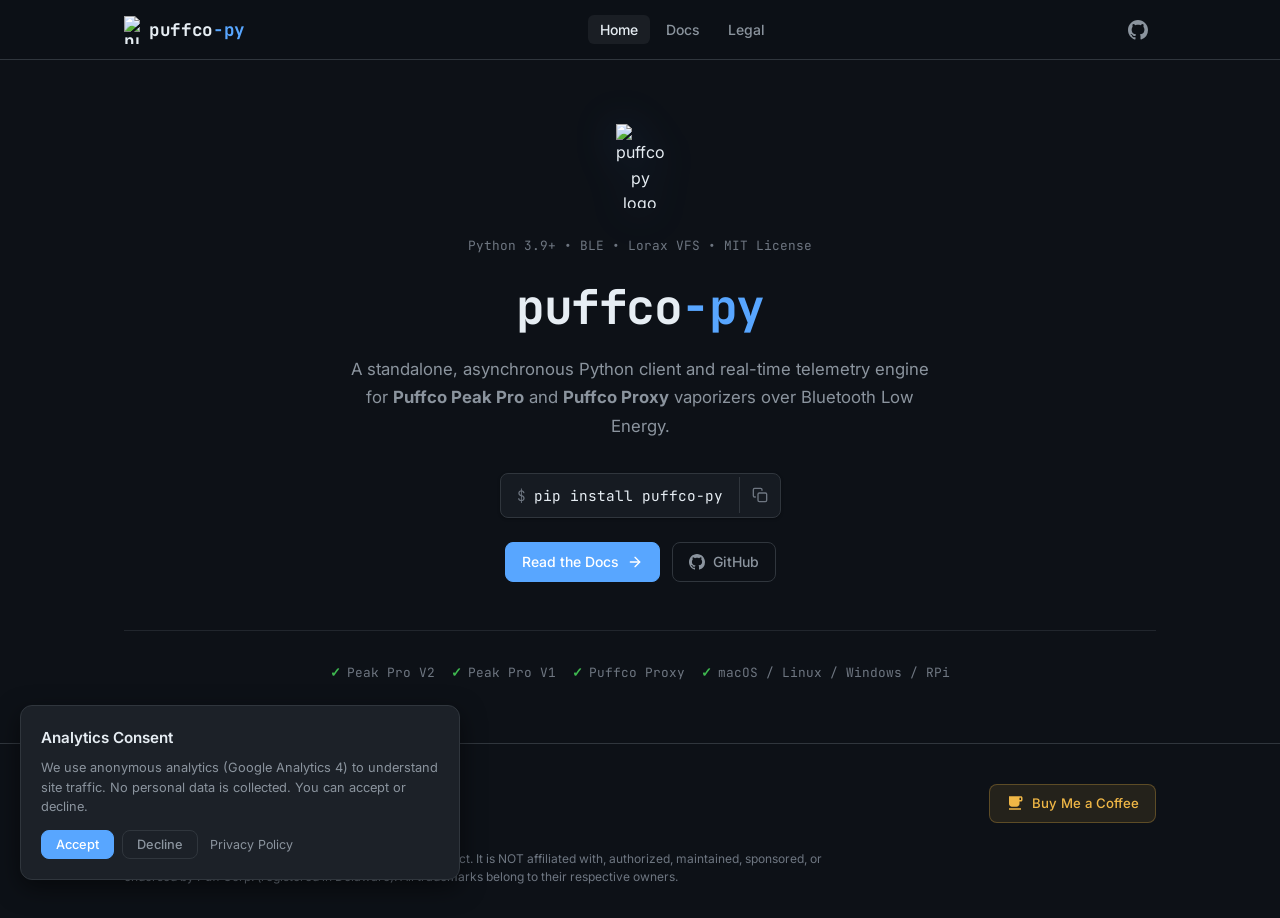
==== commit 43ff4158: "puffco_py" ====
--- a/site/index.html
+++ b/site/index.html
@@ -3,16 +3,16 @@
 <head>
   <meta charset="UTF-8">
   <meta name="viewport" content="width=device-width, initial-scale=1.0">
-  <title>puffco-ble — Python BLE Client for Puffco Devices</title>
+  <title>puffco-py — Python BLE Client for Puffco Devices</title>
   <meta name="description" content="A standalone, asynchronous Python BLE client and real-time telemetry engine for Puffco Peak Pro and Proxy vaporizers.">
 
   <!-- Open Graph -->
   <meta property="og:type" content="website">
-  <meta property="og:title" content="puffco-ble — Python BLE Client for Puffco Devices">
+  <meta property="og:title" content="puffco-py — Python BLE Client for Puffco Devices">
   <meta property="og:description" content="Async Python library for Puffco Peak Pro and Proxy Bluetooth Low Energy telemetry and session control.">
 
   <!-- Favicon -->
-  <link rel="icon" type="image/svg+xml" href="assets/img/puffco-ble.svg">
+  <link rel="icon" type="image/svg+xml" href="assets/img/puffco-py.svg">
 
   <!-- Google tag (gtag.js) -->
   <script async src="https://www.googletagmanager.com/gtag/js?id=G-HL07GGMKE1"></script>
@@ -33,8 +33,8 @@
   <header class="site-header">
     <div class="container nav-wrap">
       <a href="index.html" class="brand-logo" id="nav-brand">
-        <img src="assets/img/puffco-ble.svg" alt="puffco-ble" width="17" height="28">
-        <span>puffco<span class="accent">-ble</span></span>
+        <img src="assets/img/puffco-py.svg" alt="puffco-py" width="17" height="28">
+        <span>puffco<span class="accent">-py</span></span>
       </a>
 
       <ul class="nav-links" id="main-nav-links">
@@ -44,7 +44,7 @@
       </ul>
 
       <div class="nav-actions">
-        <a href="https://github.com/SoyMilkIsOk/puffco-ble" target="_blank" rel="noopener noreferrer" class="btn-github" title="View on GitHub">
+        <a href="https://github.com/SoyMilkIsOk/puffco-py" target="_blank" rel="noopener noreferrer" class="btn-github" title="View on GitHub">
           <svg width="20" height="20" viewBox="0 0 24 24" fill="currentColor">
             <path d="M12 0C5.37 0 0 5.37 0 12c0 5.31 3.435 9.795 8.205 11.385.6.105.825-.255.825-.57 0-.285-.015-1.23-.015-2.235-3.015.555-3.795-.735-4.035-1.41-.135-.345-.72-1.41-1.23-1.695-.42-.225-1.02-.78-.015-.795.945-.015 1.62.87 1.845 1.23 1.08 1.815 2.805 1.305 3.495.99.105-.78.42-1.305.765-1.605-2.67-.3-5.46-1.335-5.46-5.925 0-1.305.465-2.385 1.23-3.225-.12-.3-.54-1.53.12-3.18 0 0 1.005-.315 3.3 1.23.96-.27 1.98-.405 3-.405s2.04.135 3 .405c2.295-1.56 3.3-1.23 3.3-1.23.66 1.65.24 2.88.12 3.18.765.84 1.23 1.905 1.23 3.225 0 4.605-2.805 5.625-5.475 5.925.435.375.81 1.095.81 2.22 0 1.605-.015 2.895-.015 3.3 0 .315.225.69.825.57A12.02 12.02 0 0024 12c0-6.63-5.37-12-12-12z"/>
           </svg>
@@ -66,7 +66,7 @@
     <section class="hero">
       <div class="container">
         <div class="hero-logo-wrap">
-          <img src="assets/img/puffco-ble.svg" alt="puffco-ble logo" class="hero-logo" width="49" height="84">
+          <img src="assets/img/puffco-py.svg" alt="puffco-py logo" class="hero-logo" width="49" height="84">
         </div>
 
         <div class="hero-eyebrow">
@@ -74,7 +74,7 @@
         </div>
 
         <h1 class="hero-title">
-          puffco<span class="accent">-ble</span>
+          puffco<span class="accent">-py</span>
         </h1>
 
         <p class="hero-subtitle">
@@ -84,8 +84,8 @@
 
         <!-- Install snippet -->
         <div class="install-box">
-          <span class="install-cmd"><span class="prompt">$</span>pip install puffco-ble</span>
-          <button class="btn-copy" data-copy="pip install puffco-ble" title="Copy to clipboard" id="hero-copy-btn">
+          <span class="install-cmd"><span class="prompt">$</span>pip install puffco-py</span>
+          <button class="btn-copy" data-copy="pip install puffco-py" title="Copy to clipboard" id="hero-copy-btn">
             <svg width="16" height="16" viewBox="0 0 24 24" fill="none" stroke="currentColor" stroke-width="2" stroke-linecap="round" stroke-linejoin="round">
               <rect x="9" y="9" width="13" height="13" rx="2" ry="2"></rect>
               <path d="M5 15H4a2 2 0 0 1-2-2V4a2 2 0 0 1 2-2h9a2 2 0 0 1 2 2v1"></path>
@@ -102,7 +102,7 @@
               <polyline points="12 5 19 12 12 19"></polyline>
             </svg>
           </a>
-          <a href="https://github.com/SoyMilkIsOk/puffco-ble" target="_blank" rel="noopener noreferrer" class="btn btn-ghost" id="hero-btn-github">
+          <a href="https://github.com/SoyMilkIsOk/puffco-py" target="_blank" rel="noopener noreferrer" class="btn btn-ghost" id="hero-btn-github">
             <svg width="16" height="16" viewBox="0 0 24 24" fill="currentColor">
               <path d="M12 0C5.37 0 0 5.37 0 12c0 5.31 3.435 9.795 8.205 11.385.6.105.825-.255.825-.57 0-.285-.015-1.23-.015-2.235-3.015.555-3.795-.735-4.035-1.41-.135-.345-.72-1.41-1.23-1.695-.42-.225-1.02-.78-.015-.795.945-.015 1.62.87 1.845 1.23 1.08 1.815 2.805 1.305 3.495.99.105-.78.42-1.305.765-1.605-2.67-.3-5.46-1.335-5.46-5.925 0-1.305.465-2.385 1.23-3.225-.12-.3-.54-1.53.12-3.18 0 0 1.005-.315 3.3 1.23.96-.27 1.98-.405 3-.405s2.04.135 3 .405c2.295-1.56 3.3-1.23 3.3-1.23.66 1.65.24 2.88.12 3.18.765.84 1.23 1.905 1.23 3.225 0 4.605-2.805 5.625-5.475 5.925.435.375.81 1.095.81 2.22 0 1.605-.015 2.895-.015 3.3 0 .315.225.69.825.57A12.02 12.02 0 0024 12c0-6.63-5.37-12-12-12z"/>
             </svg>
@@ -126,12 +126,12 @@
     <div class="container">
       <div class="footer-content">
         <div class="footer-left">
-          <div class="footer-copy">&copy; 2024–2026 puffco-ble contributors &bull; MIT License</div>
+          <div class="footer-copy">&copy; 2024–2026 puffco-py contributors &bull; MIT License</div>
           <ul class="footer-links">
             <li><a href="docs.html" class="footer-link">Documentation</a></li>
             <li><a href="legal.html" class="footer-link">Legal</a></li>
-            <li><a href="https://github.com/SoyMilkIsOk/puffco-ble" target="_blank" rel="noopener noreferrer" class="footer-link">GitHub</a></li>
-            <li><a href="https://pypi.org/project/puffco-ble/" target="_blank" rel="noopener noreferrer" class="footer-link">PyPI</a></li>
+            <li><a href="https://github.com/SoyMilkIsOk/puffco-py" target="_blank" rel="noopener noreferrer" class="footer-link">GitHub</a></li>
+            <li><a href="https://pypi.org/project/puffco-py/" target="_blank" rel="noopener noreferrer" class="footer-link">PyPI</a></li>
           </ul>
         </div>
         <div class="footer-right">
@@ -144,7 +144,7 @@
         </div>
       </div>
       <p class="footer-disclaimer">
-        <strong>Disclaimer:</strong> puffco-ble is an independent open-source project. It is NOT affiliated with, authorized, maintained, sponsored, or endorsed by Puff Corp. (registered in Delaware). All trademarks belong to their respective owners.
+        <strong>Disclaimer:</strong> puffco-py is an independent open-source project. It is NOT affiliated with, authorized, maintained, sponsored, or endorsed by Puff Corp. (registered in Delaware). All trademarks belong to their respective owners.
       </p>
     </div>
   </footer>
--- a/site/assets/css/main.css
+++ b/site/assets/css/main.css
@@ -1,5 +1,5 @@
 /* ==========================================================================
-   PUFFCO-BLE DESIGN SYSTEM (main.css)
+   PUFFCO-PY DESIGN SYSTEM (main.css)
    Clean Developer Tool Aesthetic — Dark Slate, Monochrome Blue Accent
    ========================================================================== */
 
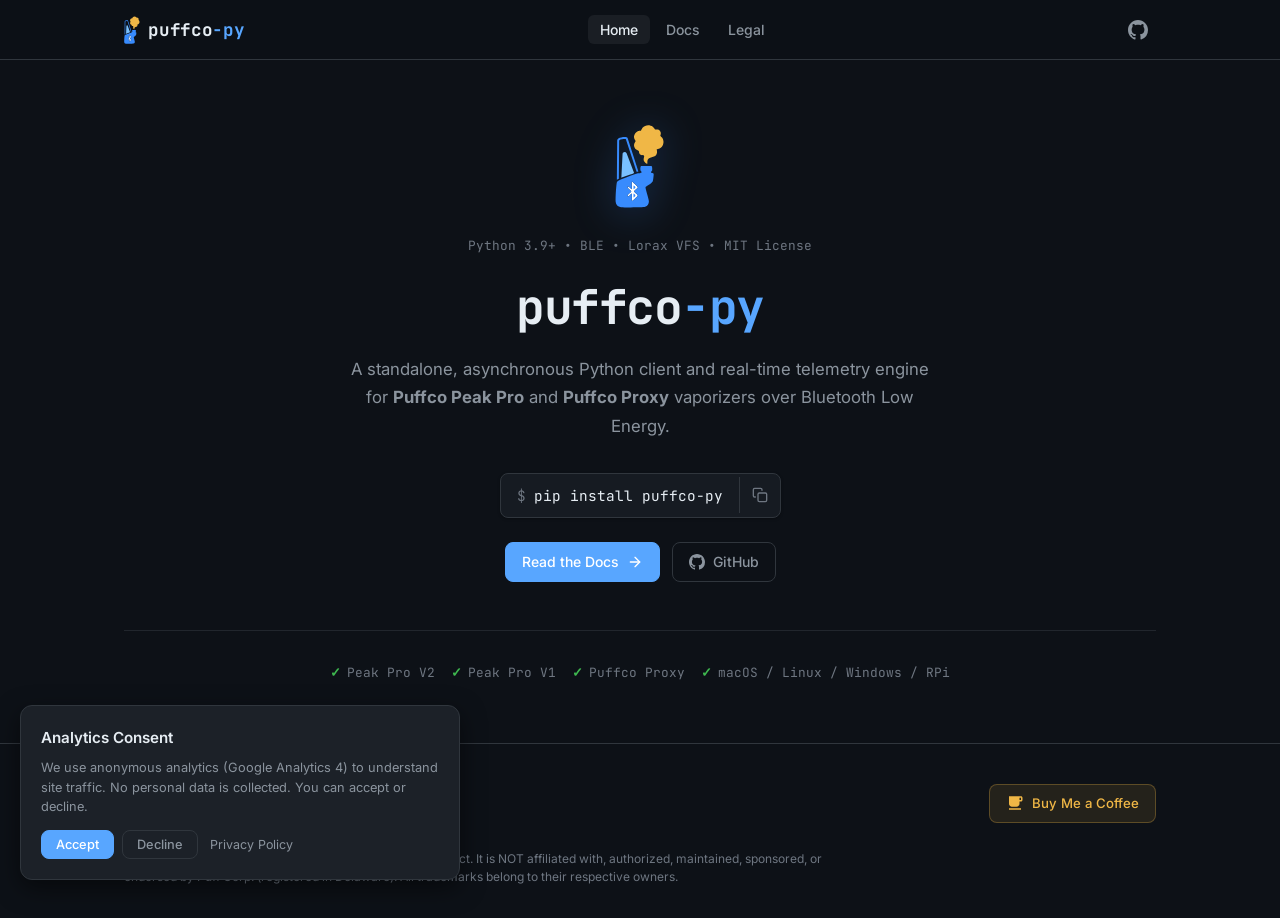
==== commit ac5867d0: "chore: update Buy Me a Coffee username and button cursor style" ====
--- a/site/index.html
+++ b/site/index.html
@@ -135,7 +135,7 @@
           </ul>
         </div>
         <div class="footer-right">
-          <a href="https://buymeacoffee.com/soymilk" target="_blank" rel="noopener noreferrer" class="btn-coffee" id="footer-btn-coffee">
+          <a href="https://buymeacoffee.com/SoyMilkIsOk" target="_blank" rel="noopener noreferrer" class="btn-coffee" id="footer-btn-coffee">
             <svg width="18" height="18" viewBox="0 0 24 24" fill="currentColor">
               <path d="M20 3H4v10c0 2.21 1.79 4 4 4h6c2.21 0 4-1.79 4-4v-3h2c1.1 0 2-.9 2-2V5c0-1.1-.9-2-2-2zm0 5h-2V5h2v3zM4 19h16v2H4z"/>
             </svg>
--- a/site/assets/css/main.css
+++ b/site/assets/css/main.css
@@ -465,6 +465,7 @@
   text-decoration: none;
   transition: all var(--transition-fast);
   white-space: nowrap;
+  cursor: pointer;
 }
 
 .btn-coffee:hover {
